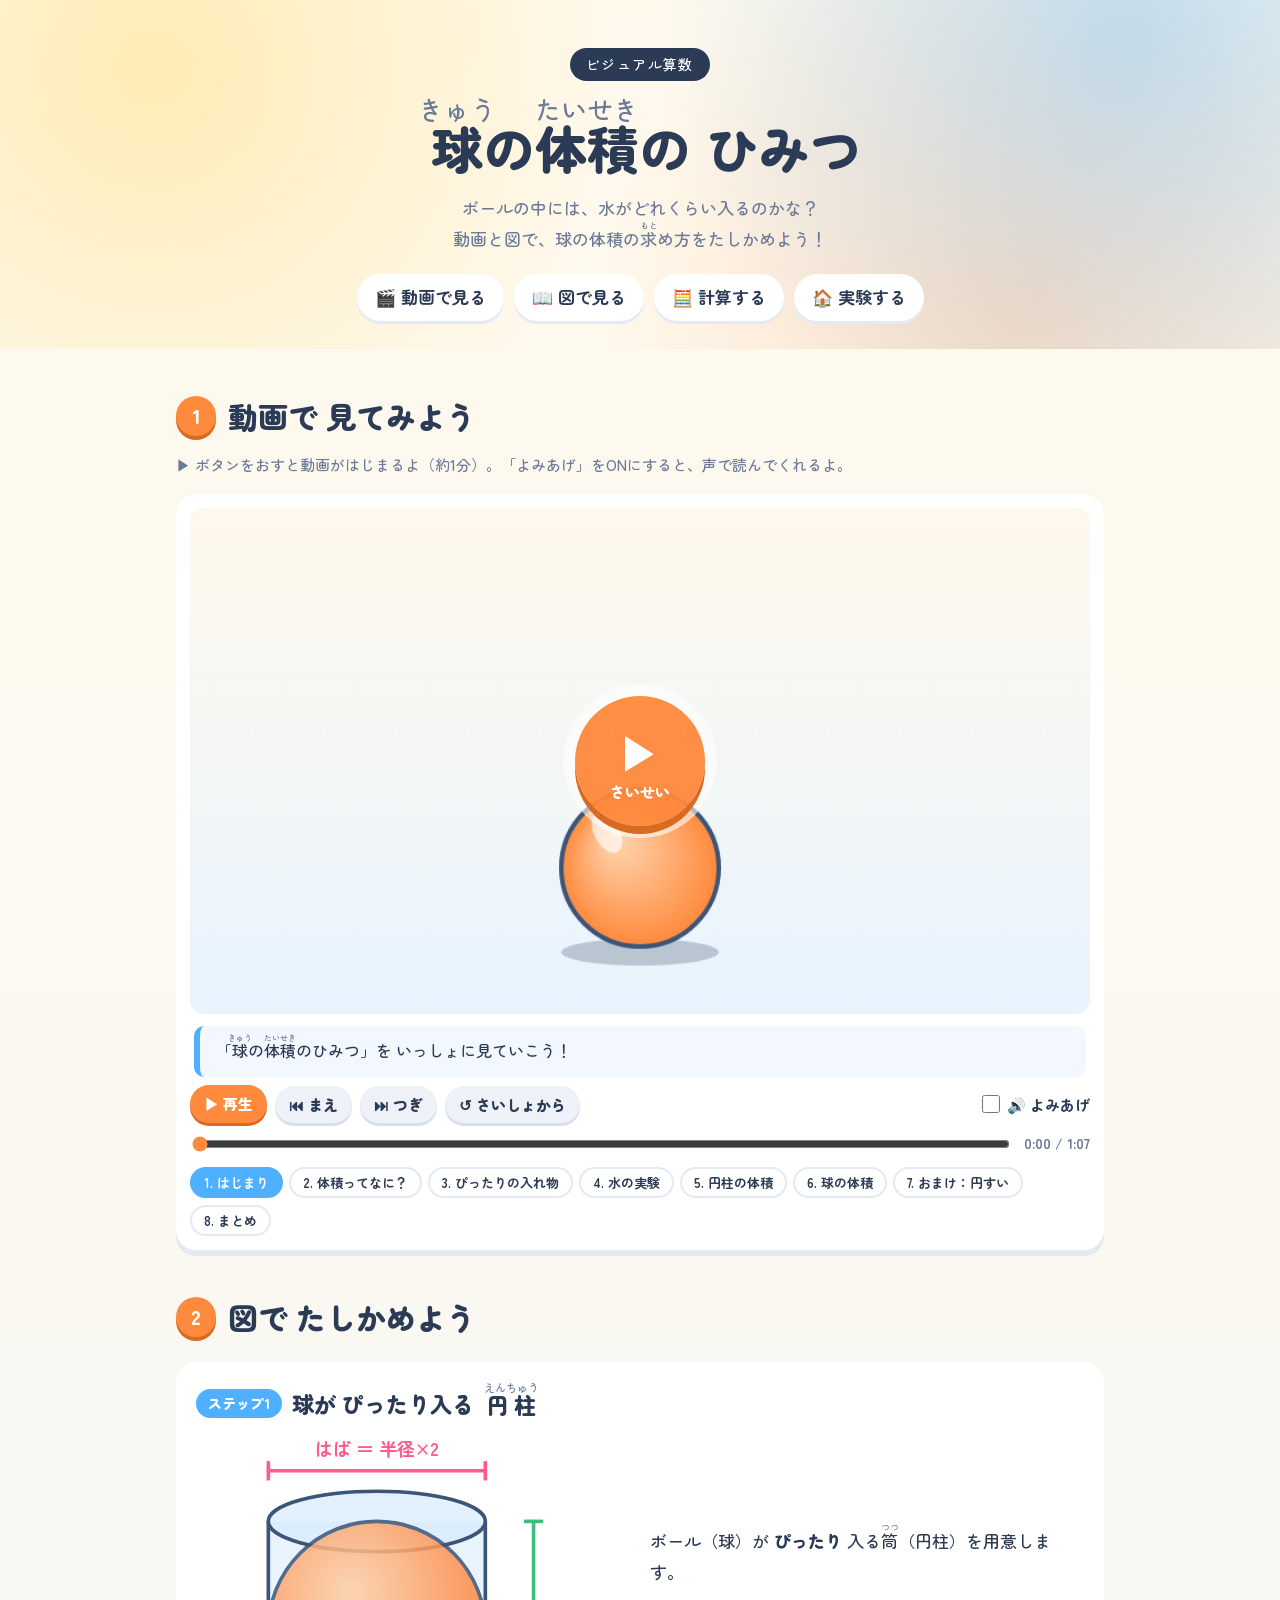
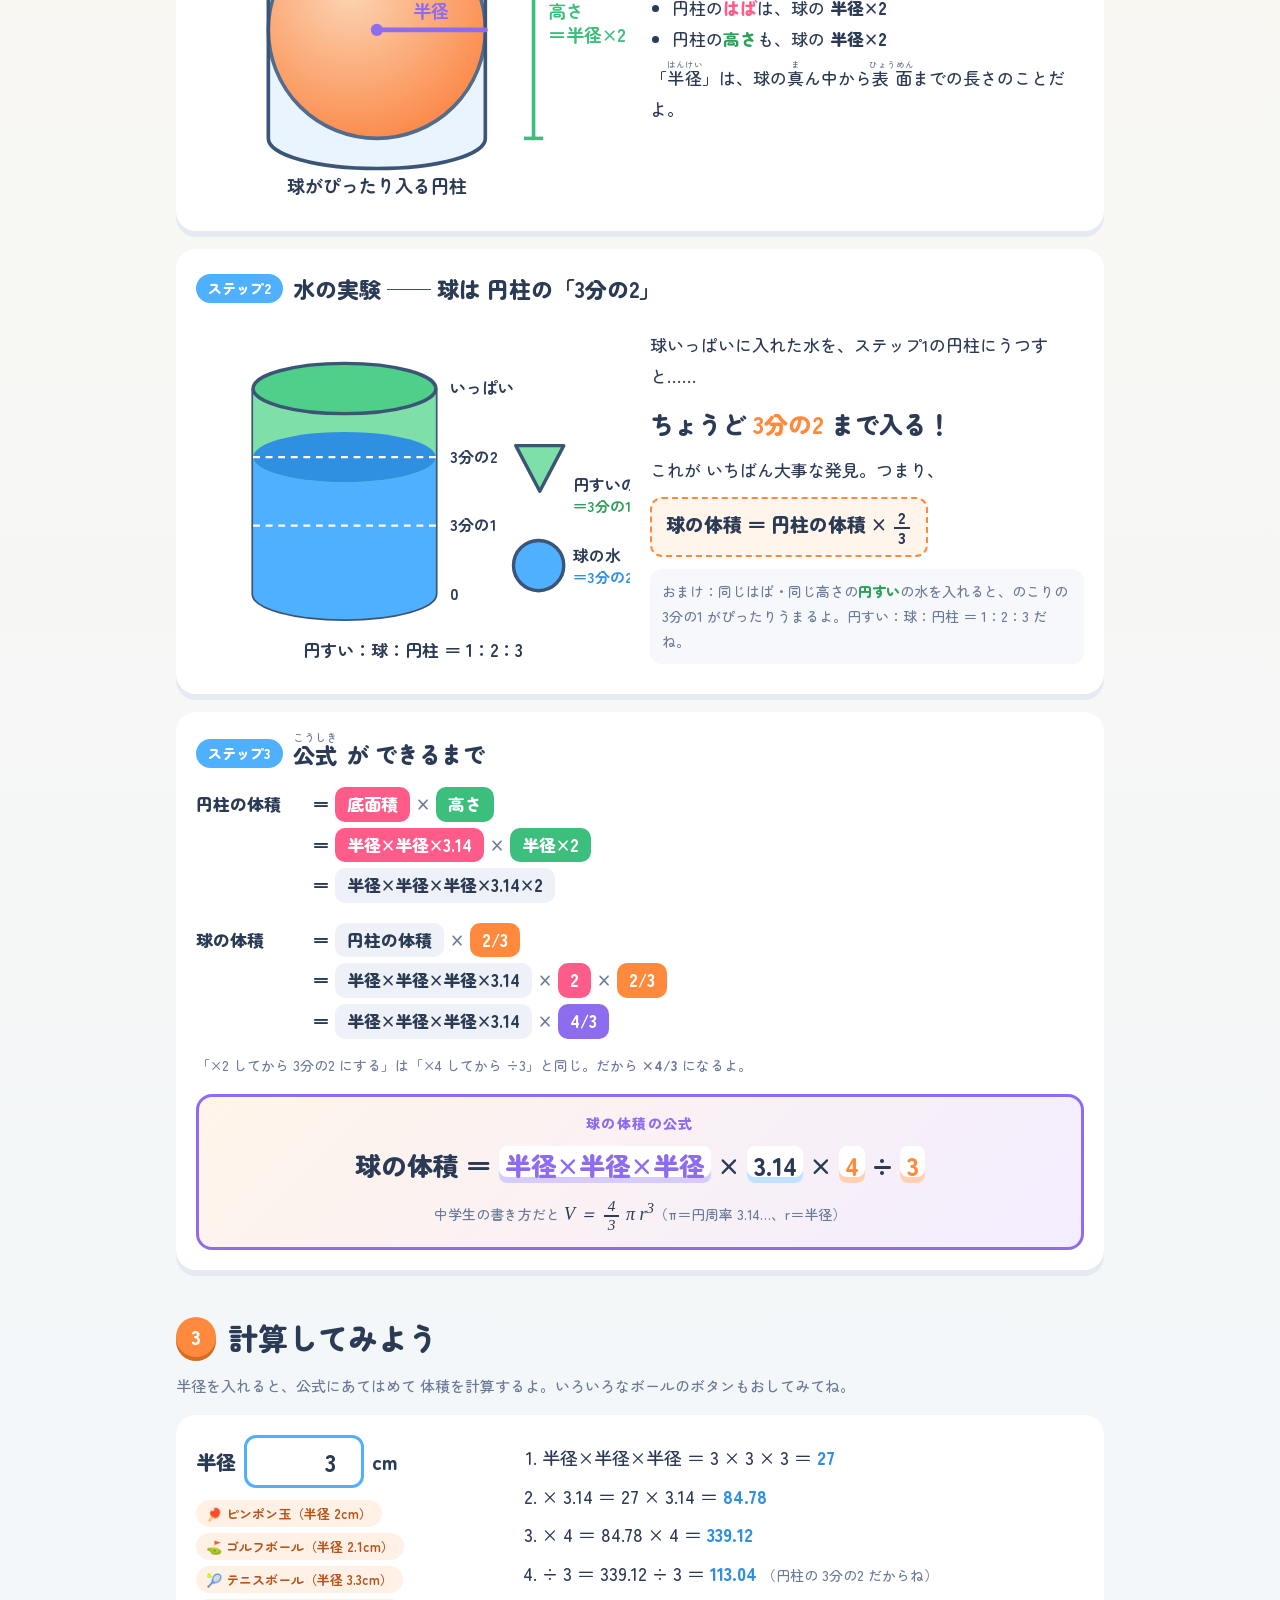
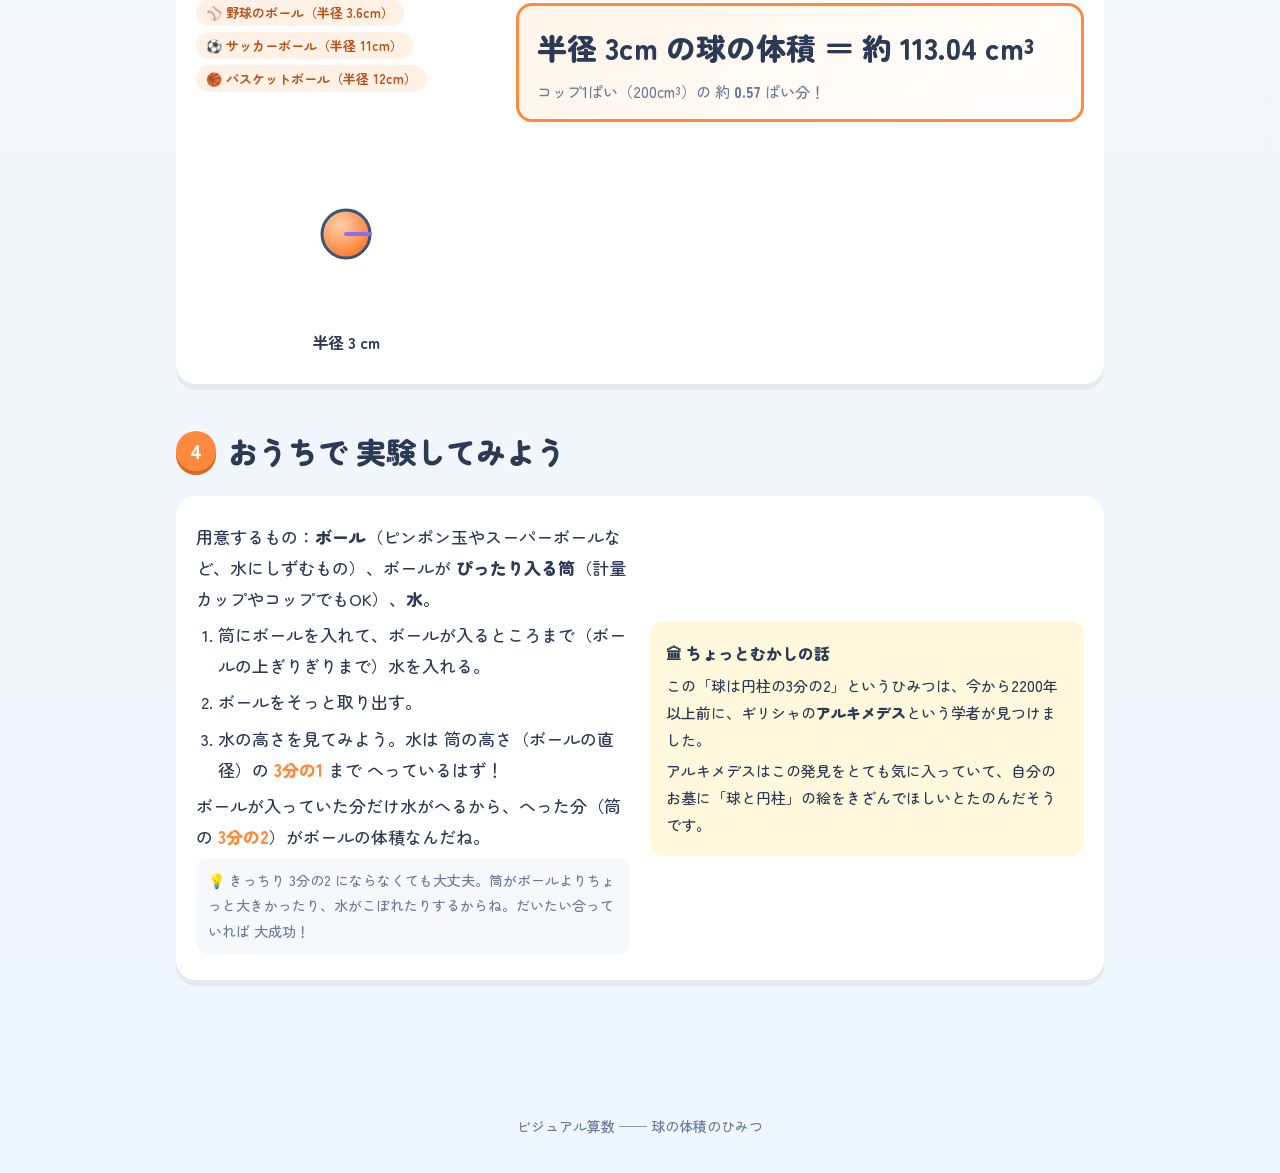
==== sphere-volume/index.html @ d4b8366d "Add sphere volume explainer page and GitHub Pages deploy workflow Co-Authored-By: Claude Fable 5.1 <" ====
<!DOCTYPE html>
<html lang="ja">
<head>
<meta charset="UTF-8">
<meta name="viewport" content="width=device-width, initial-scale=1">
<title>球の体積のひみつ｜ビジュアル算数</title>
<meta name="description" content="球（ボール）の体積の求め方を、動画アニメーションと図解で小学生にもわかるように説明します。">
<link rel="preconnect" href="https://fonts.googleapis.com">
<link rel="preconnect" href="https://fonts.gstatic.com" crossorigin>
<link href="https://fonts.googleapis.com/css2?family=Zen+Maru+Gothic:wght@500;700;900&display=swap" rel="stylesheet">
<link rel="stylesheet" href="style.css">
</head>
<body>

<header class="hero">
  <p class="eyebrow">ビジュアル算数</p>
  <h1><ruby>球<rt>きゅう</rt></ruby>の<ruby>体積<rt>たいせき</rt></ruby>の ひみつ</h1>
  <p class="lead">ボールの中には、水がどれくらい入るのかな？<br>動画と図で、球の体積の<ruby>求<rt>もと</rt></ruby>め方をたしかめよう！</p>
  <nav class="toc" aria-label="ページ内リンク">
    <a href="#movie">🎬 動画で見る</a>
    <a href="#steps">📖 図で見る</a>
    <a href="#calc">🧮 計算する</a>
    <a href="#try">🏠 実験する</a>
  </nav>
</header>

<main>

<!-- ===== 1. 動画 ===== -->
<section id="movie" class="section">
  <h2><span class="num">1</span>動画で 見てみよう</h2>
  <p class="note">▶ ボタンをおすと動画がはじまるよ（約1分）。「よみあげ」をONにすると、声で読んでくれるよ。</p>

  <div class="player">
    <div class="screen">
      <canvas id="stage" width="800" height="450" aria-label="球の体積の説明アニメーション"></canvas>
      <button id="bigPlay" class="big-play" aria-label="再生"><span>▶</span><small>さいせい</small></button>
    </div>
    <div id="caption" class="caption" aria-live="polite"></div>
    <div class="controls">
      <button id="btnPlay" class="btn primary">▶ 再生</button>
      <button id="btnPrev" class="btn">⏮ まえ</button>
      <button id="btnNext" class="btn">⏭ つぎ</button>
      <button id="btnRestart" class="btn">↺ さいしょから</button>
      <label class="toggle"><input type="checkbox" id="chkVoice"> 🔊 よみあげ</label>
    </div>
    <div class="seek">
      <input type="range" id="seek" min="0" max="60" step="0.1" value="0" aria-label="再生位置">
      <span id="time">0:00 / 0:00</span>
    </div>
    <ol id="chapters" class="chapters" aria-label="チャプター"></ol>
  </div>
</section>

<!-- ===== 2. 図解 ===== -->
<section id="steps" class="section">
  <h2><span class="num">2</span>図で たしかめよう</h2>

  <article class="card">
    <h3><span class="step">ステップ1</span>球が ぴったり入る <ruby>円柱<rt>えんちゅう</rt></ruby></h3>
    <div class="card-body">
      <svg viewBox="0 0 360 310" class="fig" role="img" aria-label="円柱の中にぴったり入った球の図">
        <defs>
          <radialGradient id="ballG" cx="38%" cy="32%" r="70%">
            <stop offset="0" stop-color="#ffd0a8"/>
            <stop offset="1" stop-color="#ff7a2e"/>
          </radialGradient>
        </defs>
        <!-- はば -->
        <line x1="60" y1="28" x2="240" y2="28" stroke="#ff5c8a" stroke-width="3" stroke-linecap="round"/>
        <line x1="60" y1="20" x2="60" y2="36" stroke="#ff5c8a" stroke-width="3"/>
        <line x1="240" y1="20" x2="240" y2="36" stroke="#ff5c8a" stroke-width="3"/>
        <text x="150" y="16" text-anchor="middle" fill="#ff5c8a" font-size="15" font-weight="700">はば ＝ 半径×2</text>
        <!-- 円柱 -->
        <path d="M60 70 L60 250 A90 25 0 0 0 240 250 L240 70" fill="rgba(215,236,255,0.55)" stroke="#3b5577" stroke-width="3"/>
        <ellipse cx="150" cy="70" rx="90" ry="25" fill="rgba(215,236,255,0.7)" stroke="#3b5577" stroke-width="3"/>
        <!-- 球 -->
        <circle cx="150" cy="160" r="90" fill="url(#ballG)" opacity="0.85" stroke="#3b5577" stroke-width="3"/>
        <!-- 半径 -->
        <line x1="150" y1="160" x2="240" y2="160" stroke="#8e6cf0" stroke-width="4" stroke-linecap="round"/>
        <circle cx="150" cy="160" r="5" fill="#8e6cf0"/>
        <text x="195" y="150" text-anchor="middle" fill="#8e6cf0" font-size="15" font-weight="700">半径</text>
        <!-- 高さ -->
        <line x1="280" y1="70" x2="280" y2="250" stroke="#3cbf7c" stroke-width="3" stroke-linecap="round"/>
        <line x1="272" y1="70" x2="288" y2="70" stroke="#3cbf7c" stroke-width="3"/>
        <line x1="272" y1="250" x2="288" y2="250" stroke="#3cbf7c" stroke-width="3"/>
        <text x="292" y="150" fill="#3cbf7c" font-size="15" font-weight="700">高さ</text>
        <text x="292" y="170" fill="#3cbf7c" font-size="15" font-weight="700">＝半径×2</text>
        <text x="150" y="295" text-anchor="middle" fill="#2b3a55" font-size="15" font-weight="700">球がぴったり入る円柱</text>
      </svg>
      <div class="text">
        <p>ボール（球）が <b>ぴったり</b> 入る<ruby>筒<rt>つつ</rt></ruby>（円柱）を用意します。</p>
        <ul>
          <li>円柱の<b class="pink">はば</b>は、球の <b>半径×2</b></li>
          <li>円柱の<b class="green">高さ</b>も、球の <b>半径×2</b></li>
        </ul>
        <p>「<ruby>半径<rt>はんけい</rt></ruby>」は、球の<ruby>真<rt>ま</rt></ruby>ん中から<ruby>表面<rt>ひょうめん</rt></ruby>までの長さのことだよ。</p>
      </div>
    </div>
  </article>

  <article class="card">
    <h3><span class="step">ステップ2</span>水の実験 ── 球は 円柱の「3分の2」</h3>
    <div class="card-body">
      <svg viewBox="0 0 380 310" class="fig" role="img" aria-label="円柱に球と円すいの水を入れると、3分の2と3分の1でちょうどいっぱいになる図">
        <!-- 円柱本体 -->
        <path d="M50 60 L50 240 A80 22 0 0 0 210 240 L210 60" fill="rgba(215,236,255,0.55)" stroke="#3b5577" stroke-width="3"/>
        <!-- 球の水（下 2/3） -->
        <path d="M50 120 L50 240 A80 22 0 0 0 210 240 L210 120" fill="#4fb0ff"/>
        <!-- 円すいの水（上 1/3） -->
        <path d="M50 60 L50 120 A80 22 0 0 0 210 120 L210 60" fill="#7ee0a8"/>
        <ellipse cx="130" cy="120" rx="80" ry="22" fill="#2f8fe0"/>
        <ellipse cx="130" cy="60" rx="80" ry="22" fill="#4fcf8a" stroke="#3b5577" stroke-width="3"/>
        <!-- 目もり -->
        <line x1="50" y1="180" x2="210" y2="180" stroke="#fff" stroke-width="2" stroke-dasharray="6 5"/>
        <line x1="50" y1="120" x2="210" y2="120" stroke="#fff" stroke-width="2" stroke-dasharray="6 5"/>
        <text x="222" y="245" fill="#2b3a55" font-size="14" font-weight="700">0</text>
        <text x="222" y="185" fill="#2b3a55" font-size="14" font-weight="700">3分の1</text>
        <text x="222" y="125" fill="#2b3a55" font-size="14" font-weight="700">3分の2</text>
        <text x="222" y="65" fill="#2b3a55" font-size="14" font-weight="700">いっぱい</text>
        <!-- 説明 -->
        <circle cx="300" cy="215" r="22" fill="#4fb0ff" stroke="#3b5577" stroke-width="3"/>
        <text x="330" y="212" fill="#2b3a55" font-size="14" font-weight="700">球の水</text>
        <text x="330" y="230" fill="#2f8fe0" font-size="13" font-weight="700">＝3分の2</text>
        <path d="M280 110 L322 110 L301 150 Z" fill="#7ee0a8" stroke="#3b5577" stroke-width="3" stroke-linejoin="round"/>
        <text x="330" y="150" fill="#2b3a55" font-size="14" font-weight="700">円すいの水</text>
        <text x="330" y="168" fill="#2f9f5a" font-size="13" font-weight="700">＝3分の1</text>
        <text x="190" y="295" text-anchor="middle" fill="#2b3a55" font-size="15" font-weight="700">円すい：球：円柱 ＝ 1：2：3</text>
      </svg>
      <div class="text">
        <p>球いっぱいに入れた水を、ステップ1の円柱にうつすと……</p>
        <p class="big">ちょうど <b class="orange">3分の2</b> まで入る！</p>
        <p>これが いちばん大事な発見。つまり、</p>
        <p class="formula-line">球の体積 ＝ 円柱の体積 × <span class="frac"><span>2</span><span>3</span></span></p>
        <p class="sub">おまけ：同じはば・同じ高さの<b class="green">円すい</b>の水を入れると、のこりの 3分の1 がぴったりうまるよ。円すい：球：円柱 ＝ 1：2：3 だね。</p>
      </div>
    </div>
  </article>

  <article class="card">
    <h3><span class="step">ステップ3</span><ruby>公式<rt>こうしき</rt></ruby>が できるまで</h3>
    <div class="derive">
      <div class="row"><span class="lbl">円柱の体積</span><span class="eq">＝</span><span class="chip pink">底面積</span><span class="op">×</span><span class="chip green">高さ</span></div>
      <div class="row"><span class="lbl"></span><span class="eq">＝</span><span class="chip pink">半径×半径×3.14</span><span class="op">×</span><span class="chip green">半径×2</span></div>
      <div class="row"><span class="lbl"></span><span class="eq">＝</span><span class="chip ink">半径×半径×半径×3.14×2</span></div>
      <div class="row gap"><span class="lbl">球の体積</span><span class="eq">＝</span><span class="chip ink">円柱の体積</span><span class="op">×</span><span class="chip orange">2/3</span></div>
      <div class="row"><span class="lbl"></span><span class="eq">＝</span><span class="chip ink">半径×半径×半径×3.14</span><span class="op">×</span><span class="chip pink">2</span><span class="op">×</span><span class="chip orange">2/3</span></div>
      <div class="row"><span class="lbl"></span><span class="eq">＝</span><span class="chip ink">半径×半径×半径×3.14</span><span class="op">×</span><span class="chip purple">4/3</span></div>
      <p class="why">「×2 してから 3分の2 にする」は「×4 してから ÷3」と同じ。だから <b>×4/3</b> になるよ。</p>
    </div>
    <div class="formula-box">
      <p class="fb-title">球の体積の公式</p>
      <p class="fb-main">球の体積 ＝ <span class="hl purple">半径×半径×半径</span> × <span class="hl">3.14</span> × <span class="hl orange">4</span> ÷ <span class="hl orange">3</span></p>
      <p class="fb-sub">中学生の書き方だと <span class="math">V ＝ <span class="frac"><span>4</span><span>3</span></span> π r<sup>3</sup></span>（π＝円周率 3.14…、r＝半径）</p>
    </div>
  </article>
</section>

<!-- ===== 3. 計算 ===== -->
<section id="calc" class="section">
  <h2><span class="num">3</span>計算してみよう</h2>
  <p class="note">半径を入れると、公式にあてはめて 体積を計算するよ。いろいろなボールのボタンもおしてみてね。</p>
  <div class="calc">
    <div class="calc-left">
      <label class="radius-label">半径
        <input type="number" id="radius" value="3" min="0.1" max="1000" step="0.1"> cm
      </label>
      <div class="presets" id="presets"></div>
      <svg viewBox="0 0 260 260" class="ball-preview" aria-hidden="true">
        <defs>
          <radialGradient id="ballG2" cx="38%" cy="32%" r="70%">
            <stop offset="0" stop-color="#ffd0a8"/>
            <stop offset="1" stop-color="#ff7a2e"/>
          </radialGradient>
        </defs>
        <circle id="previewBall" cx="130" cy="130" r="24" fill="url(#ballG2)" stroke="#3b5577" stroke-width="3"/>
        <line id="previewR" x1="130" y1="130" x2="154" y2="130" stroke="#8e6cf0" stroke-width="4" stroke-linecap="round"/>
        <text id="previewText" x="130" y="245" text-anchor="middle" font-size="16" font-weight="700" fill="#2b3a55">半径 3 cm</text>
      </svg>
    </div>
    <div class="calc-right">
      <ol class="calc-steps" id="calcSteps"></ol>
      <div class="result" id="calcResult"></div>
    </div>
  </div>
</section>

<!-- ===== 4. 実験 ===== -->
<section id="try" class="section">
  <h2><span class="num">4</span>おうちで 実験してみよう</h2>
  <div class="card">
    <div class="card-body">
      <div class="text">
        <p>用意するもの：<b>ボール</b>（ピンポン玉やスーパーボールなど、水にしずむもの）、ボールが <b>ぴったり入る筒</b>（計量カップやコップでもOK）、<b>水</b>。</p>
        <ol class="howto">
          <li>筒にボールを入れて、ボールが入るところまで（ボールの上ぎりぎりまで）水を入れる。</li>
          <li>ボールをそっと取り出す。</li>
          <li>水の高さを見てみよう。水は 筒の高さ（ボールの直径）の <b class="orange">3分の1</b> まで へっているはず！</li>
        </ol>
        <p>ボールが入っていた分だけ水がへるから、へった分（筒の <b class="orange">3分の2</b>）がボールの体積なんだね。</p>
        <p class="sub">💡 きっちり 3分の2 にならなくても大丈夫。筒がボールよりちょっと大きかったり、水がこぼれたりするからね。だいたい合っていれば 大成功！</p>
      </div>
      <div class="mini-fact">
        <p class="mf-title">🏛 ちょっとむかしの話</p>
        <p>この「球は円柱の3分の2」というひみつは、今から2200年以上前に、ギリシャの<b>アルキメデス</b>という学者が見つけました。</p>
        <p>アルキメデスはこの発見をとても気に入っていて、自分のお墓に「球と円柱」の絵をきざんでほしいとたのんだそうです。</p>
      </div>
    </div>
  </div>
</section>

</main>

<footer class="footer">
  <p>ビジュアル算数 ── 球の体積のひみつ</p>
</footer>

<script src="movie.js"></script>
<script src="calc.js"></script>
</body>
</html>
---- sphere-volume/style.css ----
:root {
  --ink: #2b3a55;
  --muted: #6b7a99;
  --sky: #4fb0ff;
  --sky-dark: #2f8fe0;
  --orange: #ff8a3d;
  --pink: #ff5c8a;
  --green: #3cbf7c;
  --purple: #8e6cf0;
  --yellow: #ffd24d;
  --cream: #fff9ec;
  --card: #ffffff;
  --line: #e4e9f2;
  --radius: 20px;
}

* { box-sizing: border-box; }

html { scroll-behavior: smooth; }

body {
  margin: 0;
  font-family: "Zen Maru Gothic", "Hiragino Maru Gothic ProN", "Hiragino Sans", "Yu Gothic", sans-serif;
  font-weight: 500;
  color: var(--ink);
  background: linear-gradient(180deg, var(--cream) 0%, #eef6ff 100%);
  line-height: 1.8;
  font-size: 17px;
}

ruby rt { font-size: 0.5em; color: var(--muted); font-weight: 500; }

b { font-weight: 900; }
.pink { color: var(--pink); }
.green { color: #2f9f5a; }
.orange { color: var(--orange); }
.purple { color: var(--purple); }

/* ---------- hero ---------- */
.hero {
  text-align: center;
  padding: 48px 16px 28px;
  background:
    radial-gradient(circle at 12% 20%, rgba(255,210,77,0.35), transparent 40%),
    radial-gradient(circle at 88% 10%, rgba(79,176,255,0.35), transparent 40%),
    radial-gradient(circle at 80% 90%, rgba(255,138,61,0.25), transparent 40%);
}
.eyebrow {
  display: inline-block;
  margin: 0 0 8px;
  padding: 4px 16px;
  background: var(--ink);
  color: #fff;
  border-radius: 999px;
  font-size: 14px;
  letter-spacing: 0.1em;
}
.hero h1 {
  margin: 8px 0;
  font-size: clamp(30px, 6vw, 52px);
  font-weight: 900;
  line-height: 1.4;
}
.lead { margin: 8px auto 20px; max-width: 640px; color: var(--muted); }
.toc { display: flex; flex-wrap: wrap; gap: 10px; justify-content: center; }
.toc a {
  text-decoration: none;
  color: var(--ink);
  background: #fff;
  padding: 8px 18px;
  border-radius: 999px;
  font-weight: 700;
  box-shadow: 0 3px 0 var(--line);
  transition: transform .15s;
}
.toc a:hover { transform: translateY(-2px); }

/* ---------- sections ---------- */
main { max-width: 960px; margin: 0 auto; padding: 0 16px 60px; }
.section { margin: 40px 0; }
.section h2 {
  display: flex; align-items: center; gap: 12px;
  font-size: clamp(22px, 4vw, 30px);
  font-weight: 900;
  margin: 0 0 8px;
}
.num {
  display: inline-grid; place-items: center;
  width: 40px; height: 40px; border-radius: 50%;
  background: var(--orange); color: #fff; font-size: 20px;
  box-shadow: 0 4px 0 #d96a22;
}
.note { color: var(--muted); margin: 0 0 16px; font-size: 15px; }

.card {
  background: var(--card);
  border-radius: var(--radius);
  padding: 20px;
  margin: 18px 0;
  box-shadow: 0 6px 0 var(--line);
}
.card h3 {
  margin: 0 0 12px;
  font-size: clamp(18px, 3vw, 22px);
  font-weight: 900;
  display: flex; align-items: center; gap: 10px; flex-wrap: wrap;
}
.step {
  background: var(--sky); color: #fff;
  padding: 2px 12px; border-radius: 999px; font-size: 14px;
}
.card-body { display: grid; grid-template-columns: 1fr 1fr; gap: 20px; align-items: center; }
.fig { width: 100%; height: auto; font-family: inherit; }
.text p { margin: 6px 0; }
.text ul, .text ol { margin: 6px 0; padding-left: 22px; }
.text .big { font-size: 24px; font-weight: 900; margin: 10px 0; }
.text .sub { font-size: 14px; color: var(--muted); background: #f6f8fc; padding: 10px 12px; border-radius: 12px; }
.formula-line {
  background: #fff5ea; border: 2px dashed var(--orange);
  padding: 8px 14px; border-radius: 12px; font-weight: 900; font-size: 19px;
  display: inline-block;
}

/* 分数 */
.frac {
  display: inline-flex; flex-direction: column; align-items: center;
  vertical-align: middle; line-height: 1.1; font-size: 0.85em; margin: 0 2px;
}
.frac span:first-child { border-bottom: 2px solid currentColor; padding: 0 4px; }
.frac span:last-child { padding: 0 4px; }

/* ---------- derive ---------- */
.derive { display: flex; flex-direction: column; gap: 6px; margin: 8px 0 16px; }
.derive .row { display: flex; align-items: center; flex-wrap: wrap; gap: 6px; }
.derive .row.gap { margin-top: 14px; }
.lbl { min-width: 110px; font-weight: 900; }
.eq { font-weight: 900; }
.op { font-weight: 900; color: var(--muted); }
.chip {
  display: inline-block; padding: 2px 12px; border-radius: 10px;
  font-weight: 900; color: #fff; background: var(--ink);
}
.chip.pink { background: var(--pink); }
.chip.green { background: var(--green); }
.chip.orange { background: var(--orange); }
.chip.purple { background: var(--purple); }
.chip.ink { background: #eef2f8; color: var(--ink); }
.why { font-size: 14px; color: var(--muted); margin: 8px 0 0; }

.formula-box {
  background: linear-gradient(135deg, #fff5ea, #f3edff);
  border: 3px solid var(--purple);
  border-radius: 16px;
  padding: 14px 18px;
  text-align: center;
}
.fb-title { margin: 0; font-size: 14px; font-weight: 900; color: var(--purple); letter-spacing: .1em; }
.fb-main { margin: 6px 0; font-size: clamp(18px, 3.4vw, 26px); font-weight: 900; }
.hl { padding: 0 6px; border-radius: 8px; background: #fff; box-shadow: inset 0 -6px 0 rgba(79,176,255,.35); }
.hl.purple { box-shadow: inset 0 -6px 0 rgba(142,108,240,.35); }
.hl.orange { box-shadow: inset 0 -6px 0 rgba(255,138,61,.4); }
.fb-sub { margin: 4px 0 0; font-size: 14px; color: var(--muted); }
.math { font-family: "Times New Roman", serif; font-style: italic; font-size: 18px; color: var(--ink); }

/* ---------- player ---------- */
.player {
  background: var(--card);
  border-radius: var(--radius);
  padding: 14px;
  box-shadow: 0 6px 0 var(--line);
}
.screen { position: relative; border-radius: 14px; overflow: hidden; background: #fff9ec; }
#stage { display: block; width: 100%; height: auto; aspect-ratio: 16 / 9; }
.big-play {
  position: absolute; inset: 0; margin: auto;
  width: 130px; height: 130px; border-radius: 50%;
  border: none; background: rgba(255,138,61,0.95); color: #fff;
  font-size: 44px; cursor: pointer;
  display: flex; flex-direction: column; align-items: center; justify-content: center;
  box-shadow: 0 8px 0 #d96a22, 0 0 0 12px rgba(255,255,255,.6);
  transition: transform .15s;
  font-family: inherit;
}
.big-play small { font-size: 15px; font-weight: 900; margin-top: -4px; }
.big-play:hover { transform: scale(1.06); }
.big-play.hidden { display: none; }
.caption {
  min-height: 3.2em;
  margin: 12px 4px 8px;
  padding: 10px 16px;
  background: #f3f7ff;
  border-left: 6px solid var(--sky);
  border-radius: 10px;
  font-size: 16px;
}
.controls { display: flex; flex-wrap: wrap; gap: 8px; align-items: center; margin: 8px 0; }
.btn {
  font-family: inherit; font-weight: 900; font-size: 15px;
  padding: 8px 14px; border-radius: 999px; border: none; cursor: pointer;
  background: #eef2f8; color: var(--ink);
  box-shadow: 0 3px 0 #d8dfeb;
}
.btn:active { transform: translateY(2px); box-shadow: none; }
.btn.primary { background: var(--orange); color: #fff; box-shadow: 0 3px 0 #d96a22; }
.toggle { margin-left: auto; font-weight: 700; font-size: 15px; display: flex; align-items: center; gap: 4px; cursor: pointer; }
.toggle input { width: 18px; height: 18px; accent-color: var(--orange); }
.seek { display: flex; align-items: center; gap: 12px; margin: 4px 0 10px; }
.seek input[type=range] { flex: 1; accent-color: var(--orange); }
.seek span { font-variant-numeric: tabular-nums; font-weight: 700; color: var(--muted); font-size: 14px; }
.chapters { list-style: none; margin: 0; padding: 0; display: flex; flex-wrap: wrap; gap: 6px; }
.chapters button {
  font-family: inherit; font-size: 13px; font-weight: 700;
  padding: 4px 12px; border-radius: 999px; border: 2px solid var(--line);
  background: #fff; color: var(--ink); cursor: pointer;
}
.chapters button.active { background: var(--sky); border-color: var(--sky); color: #fff; }

/* ---------- calc ---------- */
.calc {
  background: var(--card); border-radius: var(--radius); padding: 20px;
  box-shadow: 0 6px 0 var(--line);
  display: grid; grid-template-columns: 300px 1fr; gap: 20px;
}
.radius-label { font-weight: 900; font-size: 20px; display: flex; align-items: center; gap: 8px; }
.radius-label input {
  font-family: inherit; font-size: 24px; font-weight: 900; width: 120px;
  padding: 6px 10px; border-radius: 12px; border: 3px solid var(--sky); color: var(--ink);
  text-align: right;
}
.presets { display: flex; flex-wrap: wrap; gap: 6px; margin: 12px 0; }
.presets button {
  font-family: inherit; font-size: 13px; font-weight: 700;
  padding: 4px 10px; border-radius: 999px; border: none; cursor: pointer;
  background: #fff1e6; color: #b7541b;
}
.presets button:hover { background: var(--orange); color: #fff; }
.ball-preview { width: 100%; max-width: 260px; display: block; margin: 0 auto; font-family: inherit; }
.calc-steps { margin: 0; padding-left: 26px; font-size: 18px; }
.calc-steps li { margin: 6px 0; }
.calc-steps .v { font-weight: 900; color: var(--sky-dark); }
.calc-steps .k { color: var(--muted); font-size: 14px; }
.result {
  margin-top: 14px; padding: 14px 18px;
  background: linear-gradient(135deg, #fff5ea, #fff); border: 3px solid var(--orange);
  border-radius: 16px;
}
.result .ans { font-size: clamp(22px, 4vw, 30px); font-weight: 900; margin: 0; }
.result .cmp { margin: 4px 0 0; color: var(--muted); font-size: 15px; }

/* ---------- try ---------- */
.howto li { margin: 6px 0; }
.mini-fact {
  background: #fff8dc; border-radius: 14px; padding: 14px 16px; font-size: 15px;
}
.mini-fact p { margin: 4px 0; }
.mf-title { font-weight: 900; font-size: 16px; }

.footer { text-align: center; color: var(--muted); font-size: 14px; padding: 20px; }

@media (max-width: 720px) {
  body { font-size: 16px; }
  .card-body, .calc { grid-template-columns: 1fr; }
  .lbl { min-width: 0; }
  .big-play { width: 100px; height: 100px; font-size: 34px; }
  .toggle { margin-left: 0; }
}
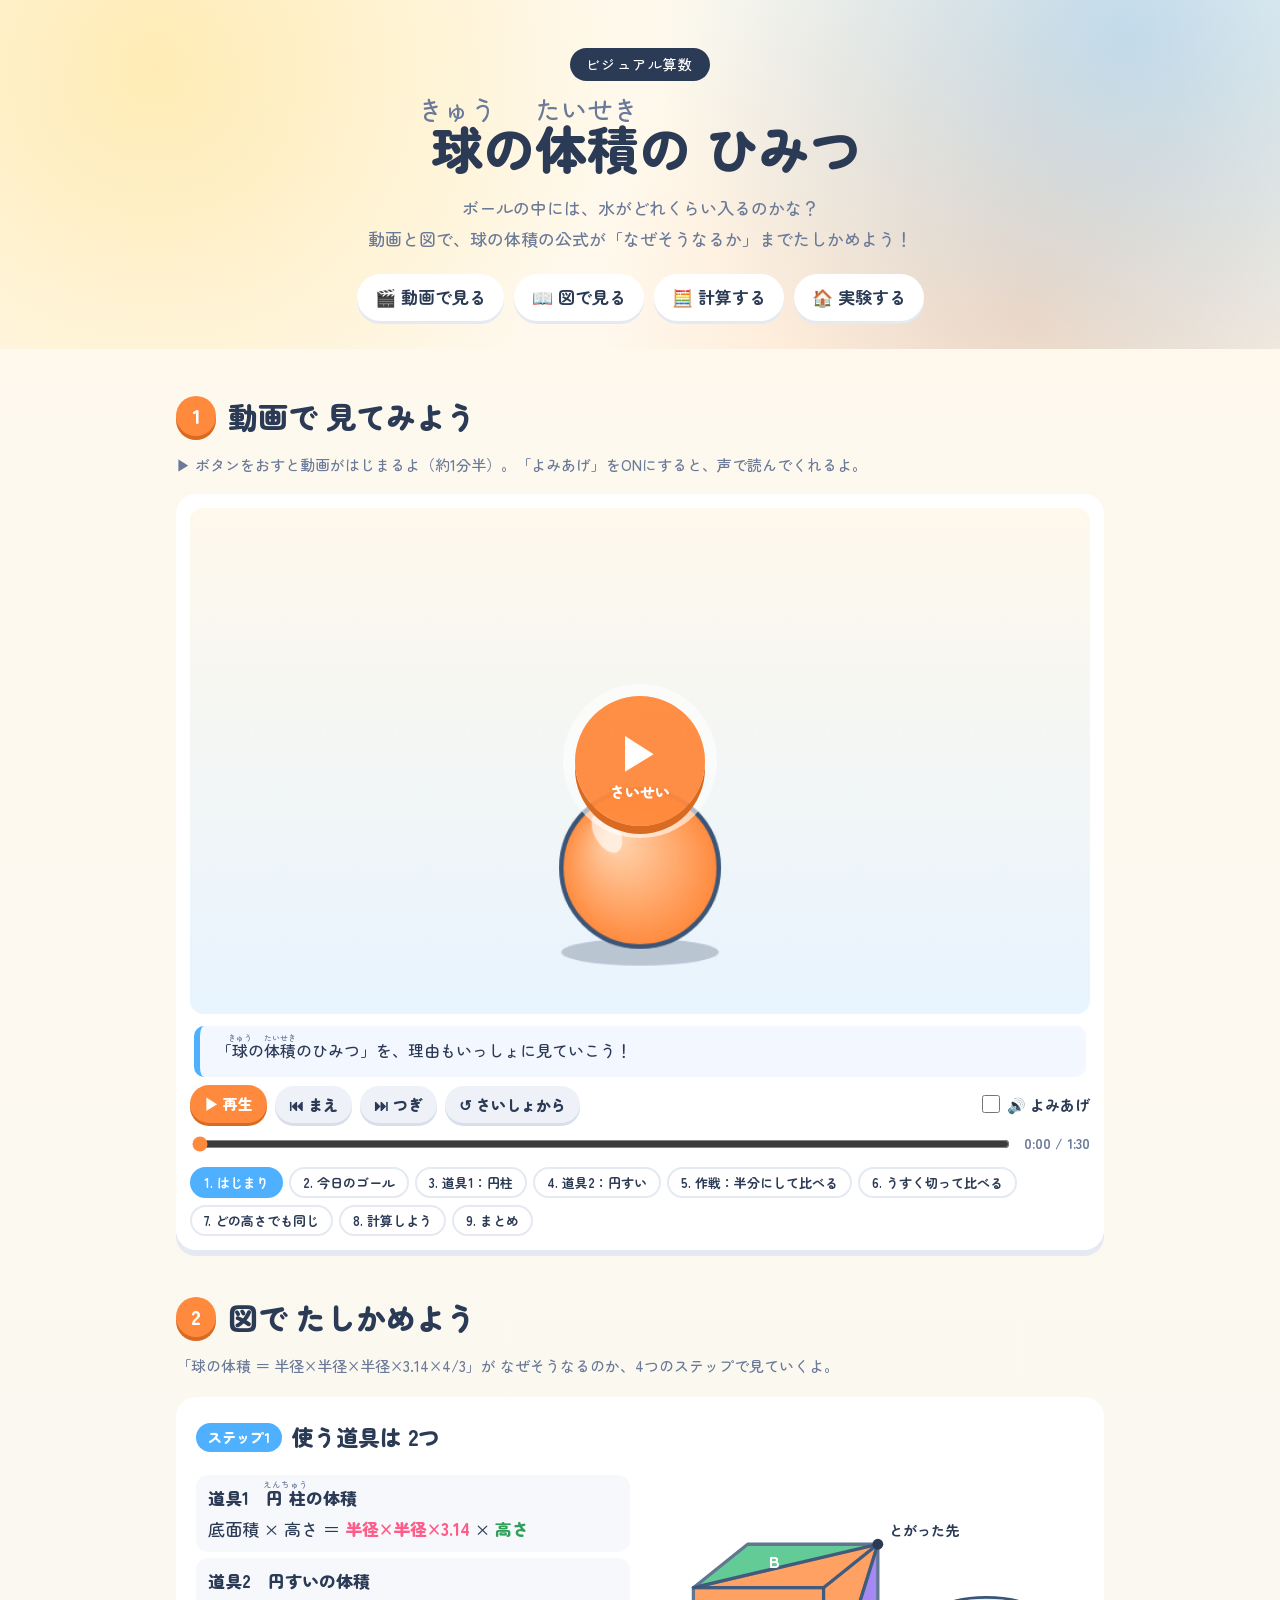
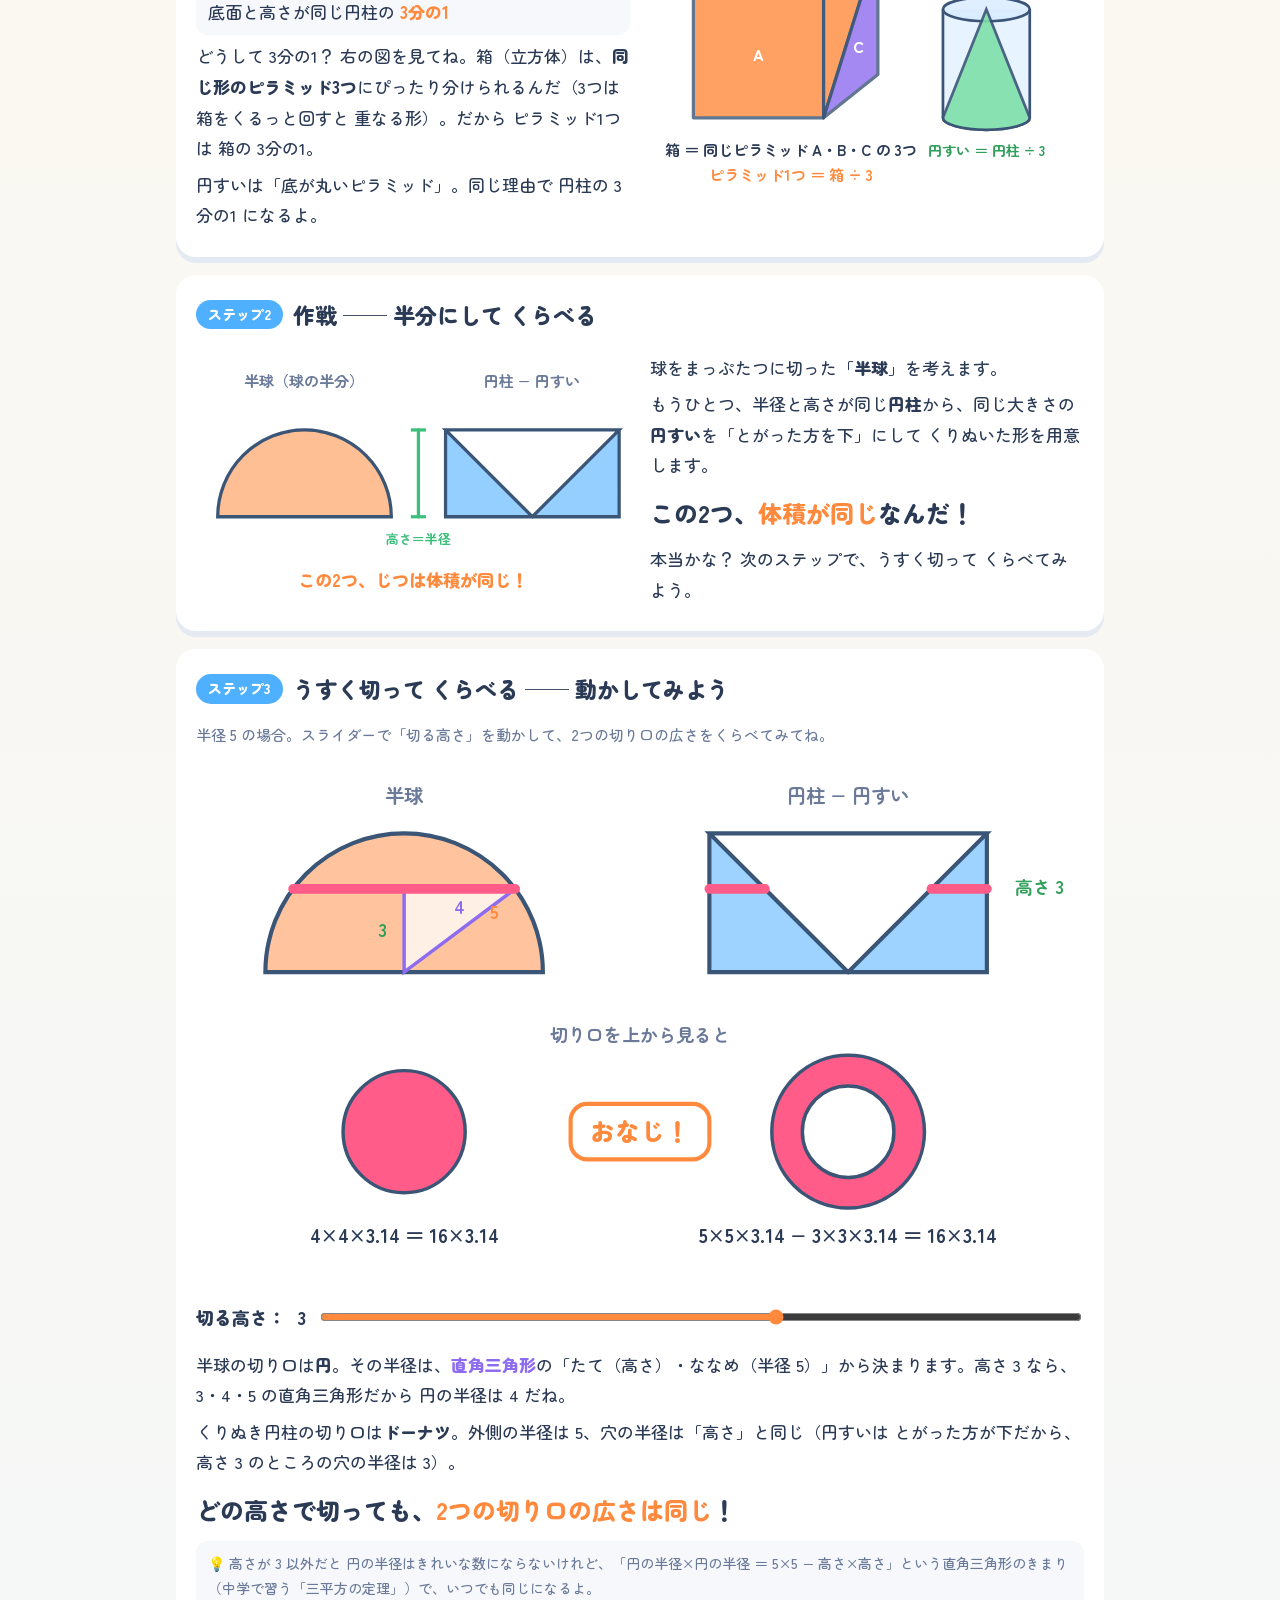
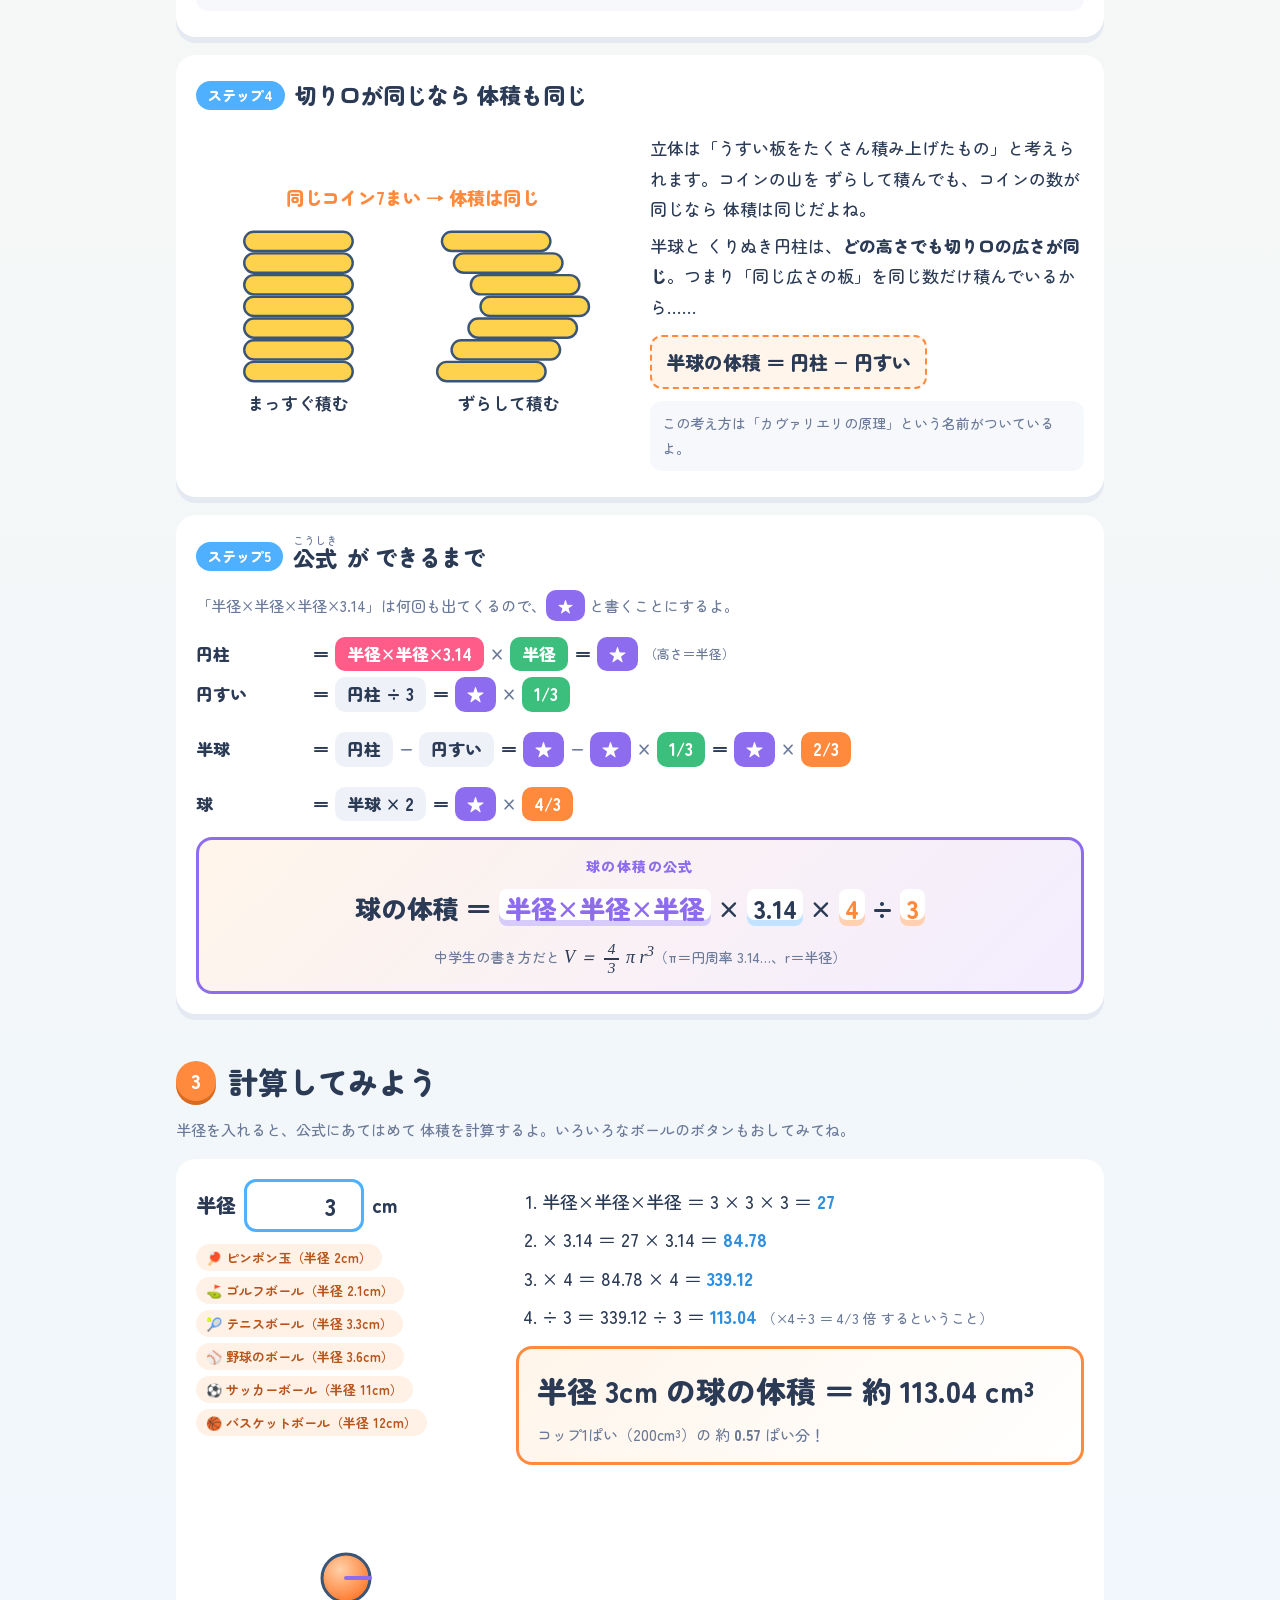
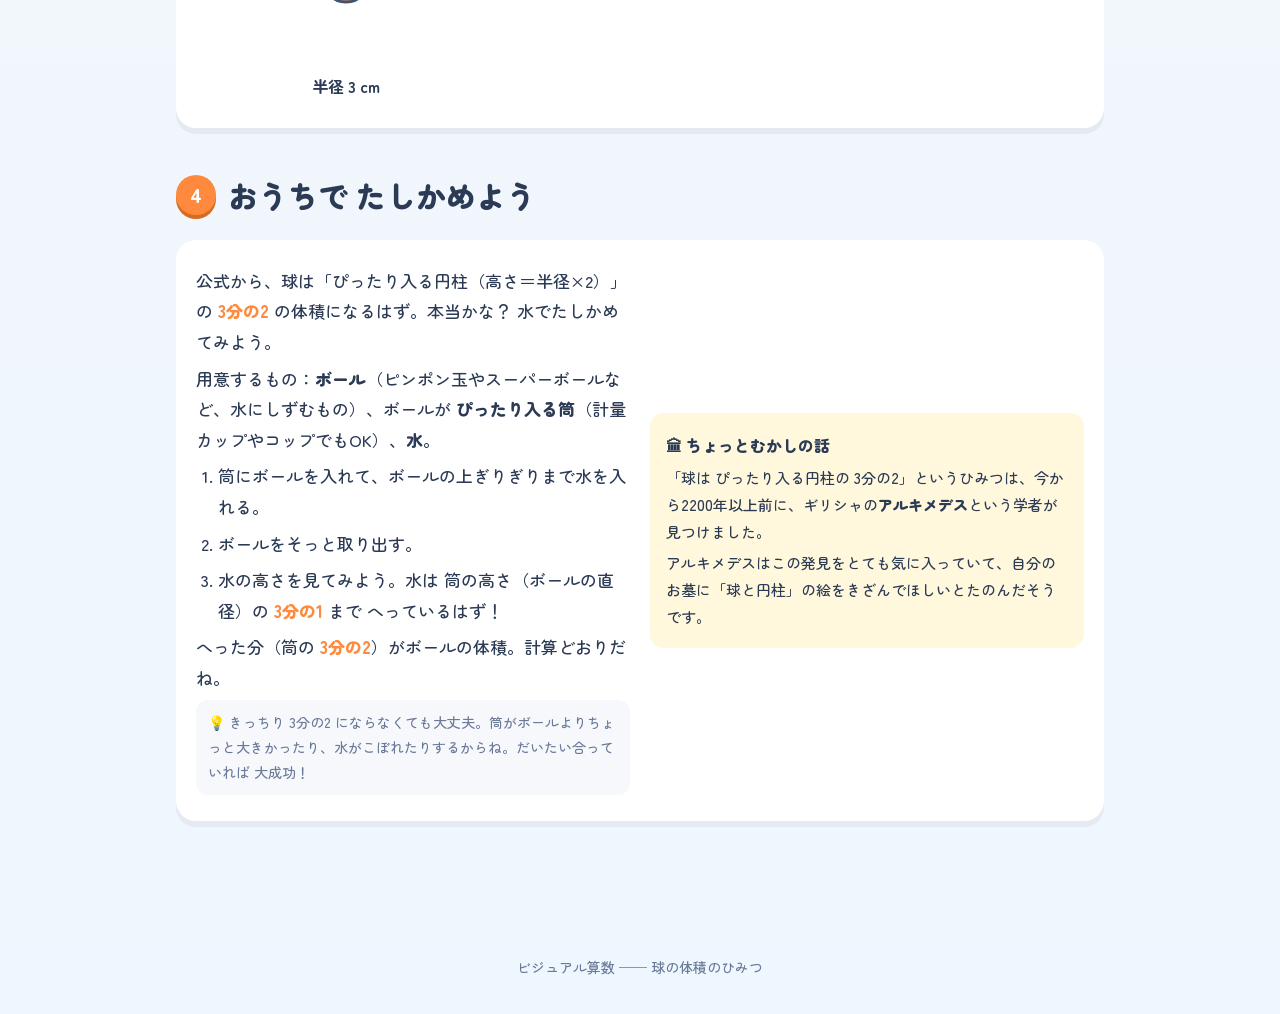
==== commit 5fe5abb3: "Explain sphere volume via hemisphere = cylinder − cone (Cavalieri), add interactive slicer Co-Author" ====
--- a/sphere-volume/index.html
+++ b/sphere-volume/index.html
@@ -4,7 +4,7 @@
 <meta charset="UTF-8">
 <meta name="viewport" content="width=device-width, initial-scale=1">
 <title>球の体積のひみつ｜ビジュアル算数</title>
-<meta name="description" content="球（ボール）の体積の求め方を、動画アニメーションと図解で小学生にもわかるように説明します。">
+<meta name="description" content="球（ボール）の体積の公式がなぜそうなるのかを、動画アニメーションと図解で小学生にもわかるように説明します。">
 <link rel="preconnect" href="https://fonts.googleapis.com">
 <link rel="preconnect" href="https://fonts.gstatic.com" crossorigin>
 <link href="https://fonts.googleapis.com/css2?family=Zen+Maru+Gothic:wght@500;700;900&display=swap" rel="stylesheet">
@@ -15,7 +15,7 @@
 <header class="hero">
   <p class="eyebrow">ビジュアル算数</p>
   <h1><ruby>球<rt>きゅう</rt></ruby>の<ruby>体積<rt>たいせき</rt></ruby>の ひみつ</h1>
-  <p class="lead">ボールの中には、水がどれくらい入るのかな？<br>動画と図で、球の体積の<ruby>求<rt>もと</rt></ruby>め方をたしかめよう！</p>
+  <p class="lead">ボールの中には、水がどれくらい入るのかな？<br>動画と図で、球の体積の公式が「なぜそうなるか」までたしかめよう！</p>
   <nav class="toc" aria-label="ページ内リンク">
     <a href="#movie">🎬 動画で見る</a>
     <a href="#steps">📖 図で見る</a>
@@ -29,7 +29,7 @@
 <!-- ===== 1. 動画 ===== -->
 <section id="movie" class="section">
   <h2><span class="num">1</span>動画で 見てみよう</h2>
-  <p class="note">▶ ボタンをおすと動画がはじまるよ（約1分）。「よみあげ」をONにすると、声で読んでくれるよ。</p>
+  <p class="note">▶ ボタンをおすと動画がはじまるよ（約1分半）。「よみあげ」をONにすると、声で読んでくれるよ。</p>
 
   <div class="player">
     <div class="screen">
@@ -55,98 +55,132 @@
 <!-- ===== 2. 図解 ===== -->
 <section id="steps" class="section">
   <h2><span class="num">2</span>図で たしかめよう</h2>
-
-  <article class="card">
-    <h3><span class="step">ステップ1</span>球が ぴったり入る <ruby>円柱<rt>えんちゅう</rt></ruby></h3>
-    <div class="card-body">
-      <svg viewBox="0 0 360 310" class="fig" role="img" aria-label="円柱の中にぴったり入った球の図">
-        <defs>
-          <radialGradient id="ballG" cx="38%" cy="32%" r="70%">
-            <stop offset="0" stop-color="#ffd0a8"/>
-            <stop offset="1" stop-color="#ff7a2e"/>
-          </radialGradient>
-        </defs>
-        <!-- はば -->
-        <line x1="60" y1="28" x2="240" y2="28" stroke="#ff5c8a" stroke-width="3" stroke-linecap="round"/>
-        <line x1="60" y1="20" x2="60" y2="36" stroke="#ff5c8a" stroke-width="3"/>
-        <line x1="240" y1="20" x2="240" y2="36" stroke="#ff5c8a" stroke-width="3"/>
-        <text x="150" y="16" text-anchor="middle" fill="#ff5c8a" font-size="15" font-weight="700">はば ＝ 半径×2</text>
-        <!-- 円柱 -->
-        <path d="M60 70 L60 250 A90 25 0 0 0 240 250 L240 70" fill="rgba(215,236,255,0.55)" stroke="#3b5577" stroke-width="3"/>
-        <ellipse cx="150" cy="70" rx="90" ry="25" fill="rgba(215,236,255,0.7)" stroke="#3b5577" stroke-width="3"/>
-        <!-- 球 -->
-        <circle cx="150" cy="160" r="90" fill="url(#ballG)" opacity="0.85" stroke="#3b5577" stroke-width="3"/>
-        <!-- 半径 -->
-        <line x1="150" y1="160" x2="240" y2="160" stroke="#8e6cf0" stroke-width="4" stroke-linecap="round"/>
-        <circle cx="150" cy="160" r="5" fill="#8e6cf0"/>
-        <text x="195" y="150" text-anchor="middle" fill="#8e6cf0" font-size="15" font-weight="700">半径</text>
-        <!-- 高さ -->
-        <line x1="280" y1="70" x2="280" y2="250" stroke="#3cbf7c" stroke-width="3" stroke-linecap="round"/>
-        <line x1="272" y1="70" x2="288" y2="70" stroke="#3cbf7c" stroke-width="3"/>
-        <line x1="272" y1="250" x2="288" y2="250" stroke="#3cbf7c" stroke-width="3"/>
-        <text x="292" y="150" fill="#3cbf7c" font-size="15" font-weight="700">高さ</text>
-        <text x="292" y="170" fill="#3cbf7c" font-size="15" font-weight="700">＝半径×2</text>
-        <text x="150" y="295" text-anchor="middle" fill="#2b3a55" font-size="15" font-weight="700">球がぴったり入る円柱</text>
-      </svg>
-      <div class="text">
-        <p>ボール（球）が <b>ぴったり</b> 入る<ruby>筒<rt>つつ</rt></ruby>（円柱）を用意します。</p>
-        <ul>
-          <li>円柱の<b class="pink">はば</b>は、球の <b>半径×2</b></li>
-          <li>円柱の<b class="green">高さ</b>も、球の <b>半径×2</b></li>
-        </ul>
-        <p>「<ruby>半径<rt>はんけい</rt></ruby>」は、球の<ruby>真<rt>ま</rt></ruby>ん中から<ruby>表面<rt>ひょうめん</rt></ruby>までの長さのことだよ。</p>
-      </div>
-    </div>
-  </article>
-
-  <article class="card">
-    <h3><span class="step">ステップ2</span>水の実験 ── 球は 円柱の「3分の2」</h3>
-    <div class="card-body">
-      <svg viewBox="0 0 380 310" class="fig" role="img" aria-label="円柱に球と円すいの水を入れると、3分の2と3分の1でちょうどいっぱいになる図">
-        <!-- 円柱本体 -->
-        <path d="M50 60 L50 240 A80 22 0 0 0 210 240 L210 60" fill="rgba(215,236,255,0.55)" stroke="#3b5577" stroke-width="3"/>
-        <!-- 球の水（下 2/3） -->
-        <path d="M50 120 L50 240 A80 22 0 0 0 210 240 L210 120" fill="#4fb0ff"/>
-        <!-- 円すいの水（上 1/3） -->
-        <path d="M50 60 L50 120 A80 22 0 0 0 210 120 L210 60" fill="#7ee0a8"/>
-        <ellipse cx="130" cy="120" rx="80" ry="22" fill="#2f8fe0"/>
-        <ellipse cx="130" cy="60" rx="80" ry="22" fill="#4fcf8a" stroke="#3b5577" stroke-width="3"/>
-        <!-- 目もり -->
-        <line x1="50" y1="180" x2="210" y2="180" stroke="#fff" stroke-width="2" stroke-dasharray="6 5"/>
-        <line x1="50" y1="120" x2="210" y2="120" stroke="#fff" stroke-width="2" stroke-dasharray="6 5"/>
-        <text x="222" y="245" fill="#2b3a55" font-size="14" font-weight="700">0</text>
-        <text x="222" y="185" fill="#2b3a55" font-size="14" font-weight="700">3分の1</text>
-        <text x="222" y="125" fill="#2b3a55" font-size="14" font-weight="700">3分の2</text>
-        <text x="222" y="65" fill="#2b3a55" font-size="14" font-weight="700">いっぱい</text>
-        <!-- 説明 -->
-        <circle cx="300" cy="215" r="22" fill="#4fb0ff" stroke="#3b5577" stroke-width="3"/>
-        <text x="330" y="212" fill="#2b3a55" font-size="14" font-weight="700">球の水</text>
-        <text x="330" y="230" fill="#2f8fe0" font-size="13" font-weight="700">＝3分の2</text>
-        <path d="M280 110 L322 110 L301 150 Z" fill="#7ee0a8" stroke="#3b5577" stroke-width="3" stroke-linejoin="round"/>
-        <text x="330" y="150" fill="#2b3a55" font-size="14" font-weight="700">円すいの水</text>
-        <text x="330" y="168" fill="#2f9f5a" font-size="13" font-weight="700">＝3分の1</text>
-        <text x="190" y="295" text-anchor="middle" fill="#2b3a55" font-size="15" font-weight="700">円すい：球：円柱 ＝ 1：2：3</text>
-      </svg>
-      <div class="text">
-        <p>球いっぱいに入れた水を、ステップ1の円柱にうつすと……</p>
-        <p class="big">ちょうど <b class="orange">3分の2</b> まで入る！</p>
-        <p>これが いちばん大事な発見。つまり、</p>
-        <p class="formula-line">球の体積 ＝ 円柱の体積 × <span class="frac"><span>2</span><span>3</span></span></p>
-        <p class="sub">おまけ：同じはば・同じ高さの<b class="green">円すい</b>の水を入れると、のこりの 3分の1 がぴったりうまるよ。円すい：球：円柱 ＝ 1：2：3 だね。</p>
-      </div>
-    </div>
-  </article>
-
-  <article class="card">
-    <h3><span class="step">ステップ3</span><ruby>公式<rt>こうしき</rt></ruby>が できるまで</h3>
+  <p class="note">「球の体積 ＝ 半径×半径×半径×3.14×4/3」が なぜそうなるのか、4つのステップで見ていくよ。</p>
+
+  <article class="card">
+    <h3><span class="step">ステップ1</span>使う道具は 2つ</h3>
+    <div class="card-body">
+      <div class="text">
+        <p class="tool"><b>道具1　<ruby>円柱<rt>えんちゅう</rt></ruby>の体積</b><br>底面積 × 高さ ＝ <b class="pink">半径×半径×3.14</b> × <b class="green">高さ</b></p>
+        <p class="tool"><b>道具2　円すいの体積</b><br>底面と高さが同じ円柱の <b class="orange">3分の1</b></p>
+        <p>どうして 3分の1？ 右の図を見てね。箱（立方体）は、<b>同じ形のピラミッド3つ</b>にぴったり分けられるんだ（3つは 箱をくるっと回すと 重なる形）。だから ピラミッド1つは 箱の 3分の1。</p>
+        <p>円すいは「底が丸いピラミッド」。同じ理由で 円柱の 3分の1 になるよ。</p>
+      </div>
+      <svg viewBox="0 0 400 300" class="fig" role="img" aria-label="立方体を3つの同じピラミッドに分けた図">
+        <!-- 立方体: 前面(40,90)-(160,210) 奥行き(+50,-40) -->
+        <g stroke="#3b5577" stroke-width="3" stroke-linejoin="round">
+          <polygon points="40,90 160,90 160,210 40,210" fill="#ff8a3d" opacity="0.8"/>
+          <polygon points="40,90 160,90 210,50" fill="#ff8a3d" opacity="0.8"/>
+          <polygon points="160,90 160,210 210,50" fill="#ff8a3d" opacity="0.8"/>
+          <polygon points="40,90 90,50 210,50" fill="#3cbf7c" opacity="0.8"/>
+          <polygon points="160,210 210,170 210,50" fill="#8e6cf0" opacity="0.8"/>
+        </g>
+        <circle cx="210" cy="50" r="5" fill="#2b3a55"/>
+        <text x="220" y="42" font-size="13" font-weight="700" fill="#2b3a55">とがった先</text>
+        <text x="100" y="158" text-anchor="middle" font-size="15" font-weight="900" fill="#fff">A</text>
+        <text x="115" y="72" text-anchor="middle" font-size="15" font-weight="900" fill="#fff">B</text>
+        <text x="192" y="150" text-anchor="middle" font-size="15" font-weight="900" fill="#fff">C</text>
+        <text x="130" y="245" text-anchor="middle" font-size="14" font-weight="700" fill="#2b3a55">箱 ＝ 同じピラミッド A・B・C の 3つ</text>
+        <text x="130" y="268" text-anchor="middle" font-size="14" font-weight="700" fill="#ff8a3d">ピラミッド1つ ＝ 箱 ÷ 3</text>
+        <!-- 円すい in 円柱 -->
+        <path d="M270 110 L270 210 A40 11 0 0 0 350 210 L350 110" fill="rgba(215,236,255,0.6)" stroke="#3b5577" stroke-width="2.5"/>
+        <ellipse cx="310" cy="110" rx="40" ry="11" fill="rgba(215,236,255,0.8)" stroke="#3b5577" stroke-width="2.5"/>
+        <path d="M310 110 L270 210 A40 11 0 0 0 350 210 Z" fill="#7ee0a8" opacity="0.9" stroke="#3b5577" stroke-width="2.5"/>
+        <text x="310" y="245" text-anchor="middle" font-size="13" font-weight="700" fill="#2f9f5a">円すい ＝ 円柱 ÷ 3</text>
+      </svg>
+    </div>
+  </article>
+
+  <article class="card">
+    <h3><span class="step">ステップ2</span>作戦 ── 半分にして くらべる</h3>
+    <div class="card-body">
+      <svg viewBox="0 0 400 230" class="fig" role="img" aria-label="半球と、円柱から円すいをくりぬいた形を横から見た図">
+        <text x="100" y="30" text-anchor="middle" font-size="14" font-weight="700" fill="#6b7a99">半球（球の半分）</text>
+        <path d="M20 150 A80 80 0 0 1 180 150 Z" fill="rgba(255,138,61,0.55)" stroke="#3b5577" stroke-width="3"/>
+        <line x1="205" y1="70" x2="205" y2="150" stroke="#3cbf7c" stroke-width="3" stroke-linecap="round"/>
+        <line x1="198" y1="70" x2="212" y2="70" stroke="#3cbf7c" stroke-width="3"/>
+        <line x1="198" y1="150" x2="212" y2="150" stroke="#3cbf7c" stroke-width="3"/>
+        <text x="205" y="175" text-anchor="middle" font-size="12" font-weight="700" fill="#3cbf7c">高さ＝半径</text>
+        <text x="310" y="30" text-anchor="middle" font-size="14" font-weight="700" fill="#6b7a99">円柱 − 円すい</text>
+        <path d="M230 70 L390 70 L390 150 L230 150 Z M230 70 L310 150 L390 70 Z" fill="rgba(79,176,255,0.6)" fill-rule="evenodd" stroke="#3b5577" stroke-width="3"/>
+        <text x="200" y="215" text-anchor="middle" font-size="16" font-weight="900" fill="#ff8a3d">この2つ、じつは体積が同じ！</text>
+      </svg>
+      <div class="text">
+        <p>球をまっぷたつに切った「<b>半球</b>」を考えます。</p>
+        <p>もうひとつ、半径と高さが同じ<b>円柱</b>から、同じ大きさの<b>円すい</b>を「とがった方を下」にして くりぬいた形を用意します。</p>
+        <p class="big">この2つ、<b class="orange">体積が同じ</b>なんだ！</p>
+        <p>本当かな？ 次のステップで、うすく切って くらべてみよう。</p>
+      </div>
+    </div>
+  </article>
+
+  <article class="card">
+    <h3><span class="step">ステップ3</span>うすく切って くらべる ── 動かしてみよう</h3>
+    <p class="note">半径 5 の場合。スライダーで「切る高さ」を動かして、2つの切り口の広さをくらべてみてね。</p>
+    <div class="slicer">
+      <svg id="slicerSvg" viewBox="0 0 640 380" class="fig" role="img" aria-label="切る高さを変えたときの、半球と円柱−円すいの切り口の比較">
+        <text x="150" y="28" text-anchor="middle" font-size="14" font-weight="700" fill="#6b7a99">半球</text>
+        <text x="470" y="28" text-anchor="middle" font-size="14" font-weight="700" fill="#6b7a99">円柱 − 円すい</text>
+        <!-- 横から -->
+        <path d="M50 150 A100 100 0 0 1 250 150 Z" fill="rgba(255,138,61,0.5)" stroke="#3b5577" stroke-width="3"/>
+        <path d="M370 50 L570 50 L570 150 L370 150 Z M370 50 L470 150 L570 50 Z" fill="rgba(79,176,255,0.55)" fill-rule="evenodd" stroke="#3b5577" stroke-width="3"/>
+        <polygon id="slTri" points="150,150 150,90 230,90" fill="rgba(255,255,255,0.75)" stroke="#8e6cf0" stroke-width="2.5"/>
+        <text id="slTriA" x="190" y="108" text-anchor="middle" font-size="13" font-weight="700" fill="#8e6cf0">4</text>
+        <text id="slTriH" x="138" y="124" text-anchor="end" font-size="13" font-weight="700" fill="#2f9f5a">3</text>
+        <text id="slTriR" x="200" y="128" font-size="13" font-weight="700" fill="#ff8a3d">5</text>
+        <line id="slLineL" x1="70" y1="90" x2="230" y2="90" stroke="#ff5c8a" stroke-width="7" stroke-linecap="round"/>
+        <line id="slLineR1" x1="370" y1="90" x2="410" y2="90" stroke="#ff5c8a" stroke-width="7" stroke-linecap="round"/>
+        <line id="slLineR2" x1="530" y1="90" x2="570" y2="90" stroke="#ff5c8a" stroke-width="7" stroke-linecap="round"/>
+        <text id="slHText" x="590" y="94" font-size="13" font-weight="700" fill="#2f9f5a">高さ 3</text>
+        <!-- 上から -->
+        <text x="320" y="200" text-anchor="middle" font-size="13" font-weight="700" fill="#6b7a99">切り口を上から見ると</text>
+        <circle id="slCircle" cx="150" cy="265" r="44" fill="#ff5c8a" stroke="#3b5577" stroke-width="2.5"/>
+        <path id="slRing" d="" fill="#ff5c8a" fill-rule="evenodd" stroke="#3b5577" stroke-width="2.5"/>
+        <text id="slAreaL" x="150" y="345" text-anchor="middle" font-size="14" font-weight="700" fill="#2b3a55">4×4×3.14 ＝ 16×3.14</text>
+        <text id="slAreaR" x="470" y="345" text-anchor="middle" font-size="14" font-weight="700" fill="#2b3a55">5×5×3.14 − 3×3×3.14 ＝ 16×3.14</text>
+        <g id="slSame"><rect x="270" y="245" width="100" height="40" rx="12" fill="#fff" stroke="#ff8a3d" stroke-width="3"/><text x="320" y="272" text-anchor="middle" font-size="18" font-weight="900" fill="#ff8a3d">おなじ！</text></g>
+      </svg>
+      <label class="slider-label">切る高さ：<span id="slVal">3</span>
+        <input type="range" id="slH" min="0" max="5" step="0.5" value="3" aria-label="切る高さ">
+      </label>
+      <div class="text">
+        <p>半球の切り口は<b>円</b>。その半径は、<b class="purple">直角三角形</b>の「たて（高さ）・ななめ（半径 5）」から決まります。高さ 3 なら、3・4・5 の直角三角形だから 円の半径は 4 だね。</p>
+        <p>くりぬき円柱の切り口は<b>ドーナツ</b>。外側の半径は 5、穴の半径は「高さ」と同じ（円すいは とがった方が下だから、高さ 3 のところの穴の半径は 3）。</p>
+        <p class="big">どの高さで切っても、<b class="orange">2つの切り口の広さは同じ</b>！</p>
+        <p class="sub">💡 高さが 3 以外だと 円の半径はきれいな数にならないけれど、「円の半径×円の半径 ＝ 5×5 − 高さ×高さ」という直角三角形のきまり（中学で習う「三平方の定理」）で、いつでも同じになるよ。</p>
+      </div>
+    </div>
+  </article>
+
+  <article class="card">
+    <h3><span class="step">ステップ4</span>切り口が同じなら 体積も同じ</h3>
+    <div class="card-body">
+      <svg viewBox="0 0 360 220" class="fig" role="img" aria-label="コインをまっすぐ積んだ山と、ずらして積んだ山">
+        <g fill="#ffd24d" stroke="#3b5577" stroke-width="2">
+          <rect x="40" y="160" width="90" height="16" rx="8"/><rect x="40" y="142" width="90" height="16" rx="8"/><rect x="40" y="124" width="90" height="16" rx="8"/><rect x="40" y="106" width="90" height="16" rx="8"/><rect x="40" y="88" width="90" height="16" rx="8"/><rect x="40" y="70" width="90" height="16" rx="8"/><rect x="40" y="52" width="90" height="16" rx="8"/>
+          <rect x="200" y="160" width="90" height="16" rx="8"/><rect x="212" y="142" width="90" height="16" rx="8"/><rect x="226" y="124" width="90" height="16" rx="8"/><rect x="236" y="106" width="90" height="16" rx="8"/><rect x="228" y="88" width="90" height="16" rx="8"/><rect x="214" y="70" width="90" height="16" rx="8"/><rect x="204" y="52" width="90" height="16" rx="8"/>
+        </g>
+        <text x="85" y="200" text-anchor="middle" font-size="14" font-weight="700" fill="#2b3a55">まっすぐ積む</text>
+        <text x="260" y="200" text-anchor="middle" font-size="14" font-weight="700" fill="#2b3a55">ずらして積む</text>
+        <text x="180" y="30" text-anchor="middle" font-size="15" font-weight="900" fill="#ff8a3d">同じコイン7まい → 体積は同じ</text>
+      </svg>
+      <div class="text">
+        <p>立体は「うすい板をたくさん積み上げたもの」と考えられます。コインの山を ずらして積んでも、コインの数が同じなら 体積は同じだよね。</p>
+        <p>半球と くりぬき円柱は、<b>どの高さでも切り口の広さが同じ</b>。つまり「同じ広さの板」を同じ数だけ積んでいるから……</p>
+        <p class="formula-line">半球の体積 ＝ 円柱 − 円すい</p>
+        <p class="sub">この考え方は「カヴァリエリの原理」という名前がついているよ。</p>
+      </div>
+    </div>
+  </article>
+
+  <article class="card">
+    <h3><span class="step">ステップ5</span><ruby>公式<rt>こうしき</rt></ruby>が できるまで</h3>
+    <p class="note">「半径×半径×半径×3.14」は何回も出てくるので、<span class="chip purple">★</span> と書くことにするよ。</p>
     <div class="derive">
-      <div class="row"><span class="lbl">円柱の体積</span><span class="eq">＝</span><span class="chip pink">底面積</span><span class="op">×</span><span class="chip green">高さ</span></div>
-      <div class="row"><span class="lbl"></span><span class="eq">＝</span><span class="chip pink">半径×半径×3.14</span><span class="op">×</span><span class="chip green">半径×2</span></div>
-      <div class="row"><span class="lbl"></span><span class="eq">＝</span><span class="chip ink">半径×半径×半径×3.14×2</span></div>
-      <div class="row gap"><span class="lbl">球の体積</span><span class="eq">＝</span><span class="chip ink">円柱の体積</span><span class="op">×</span><span class="chip orange">2/3</span></div>
-      <div class="row"><span class="lbl"></span><span class="eq">＝</span><span class="chip ink">半径×半径×半径×3.14</span><span class="op">×</span><span class="chip pink">2</span><span class="op">×</span><span class="chip orange">2/3</span></div>
-      <div class="row"><span class="lbl"></span><span class="eq">＝</span><span class="chip ink">半径×半径×半径×3.14</span><span class="op">×</span><span class="chip purple">4/3</span></div>
-      <p class="why">「×2 してから 3分の2 にする」は「×4 してから ÷3」と同じ。だから <b>×4/3</b> になるよ。</p>
+      <div class="row"><span class="lbl">円柱</span><span class="eq">＝</span><span class="chip pink">半径×半径×3.14</span><span class="op">×</span><span class="chip green">半径</span><span class="eq">＝</span><span class="chip purple">★</span><span class="why-inline">（高さ＝半径）</span></div>
+      <div class="row"><span class="lbl">円すい</span><span class="eq">＝</span><span class="chip ink">円柱 ÷ 3</span><span class="eq">＝</span><span class="chip purple">★</span><span class="op">×</span><span class="chip green">1/3</span></div>
+      <div class="row gap"><span class="lbl">半球</span><span class="eq">＝</span><span class="chip ink">円柱</span><span class="op">−</span><span class="chip ink">円すい</span><span class="eq">＝</span><span class="chip purple">★</span><span class="op">−</span><span class="chip purple">★</span><span class="op">×</span><span class="chip green">1/3</span><span class="eq">＝</span><span class="chip purple">★</span><span class="op">×</span><span class="chip orange">2/3</span></div>
+      <div class="row gap"><span class="lbl">球</span><span class="eq">＝</span><span class="chip ink">半球 × 2</span><span class="eq">＝</span><span class="chip purple">★</span><span class="op">×</span><span class="chip orange">4/3</span></div>
     </div>
     <div class="formula-box">
       <p class="fb-title">球の体積の公式</p>
@@ -187,22 +221,23 @@
 
 <!-- ===== 4. 実験 ===== -->
 <section id="try" class="section">
-  <h2><span class="num">4</span>おうちで 実験してみよう</h2>
+  <h2><span class="num">4</span>おうちで たしかめよう</h2>
   <div class="card">
     <div class="card-body">
       <div class="text">
+        <p>公式から、球は「ぴったり入る円柱（高さ＝半径×2）」の <b class="orange">3分の2</b> の体積になるはず。本当かな？ 水でたしかめてみよう。</p>
         <p>用意するもの：<b>ボール</b>（ピンポン玉やスーパーボールなど、水にしずむもの）、ボールが <b>ぴったり入る筒</b>（計量カップやコップでもOK）、<b>水</b>。</p>
         <ol class="howto">
-          <li>筒にボールを入れて、ボールが入るところまで（ボールの上ぎりぎりまで）水を入れる。</li>
+          <li>筒にボールを入れて、ボールの上ぎりぎりまで水を入れる。</li>
           <li>ボールをそっと取り出す。</li>
           <li>水の高さを見てみよう。水は 筒の高さ（ボールの直径）の <b class="orange">3分の1</b> まで へっているはず！</li>
         </ol>
-        <p>ボールが入っていた分だけ水がへるから、へった分（筒の <b class="orange">3分の2</b>）がボールの体積なんだね。</p>
+        <p>へった分（筒の <b class="orange">3分の2</b>）がボールの体積。計算どおりだね。</p>
         <p class="sub">💡 きっちり 3分の2 にならなくても大丈夫。筒がボールよりちょっと大きかったり、水がこぼれたりするからね。だいたい合っていれば 大成功！</p>
       </div>
       <div class="mini-fact">
         <p class="mf-title">🏛 ちょっとむかしの話</p>
-        <p>この「球は円柱の3分の2」というひみつは、今から2200年以上前に、ギリシャの<b>アルキメデス</b>という学者が見つけました。</p>
+        <p>「球は ぴったり入る円柱の 3分の2」というひみつは、今から2200年以上前に、ギリシャの<b>アルキメデス</b>という学者が見つけました。</p>
         <p>アルキメデスはこの発見をとても気に入っていて、自分のお墓に「球と円柱」の絵をきざんでほしいとたのんだそうです。</p>
       </div>
     </div>
@@ -217,5 +252,6 @@
 
 <script src="movie.js"></script>
 <script src="calc.js"></script>
+<script src="slicer.js"></script>
 </body>
 </html>
--- a/sphere-volume/style.css
+++ b/sphere-volume/style.css
@@ -264,3 +264,10 @@
   .big-play { width: 100px; height: 100px; font-size: 34px; }
   .toggle { margin-left: 0; }
 }
+
+/* ---------- slicer ---------- */
+.slicer { display: grid; gap: 10px; }
+.slider-label { display: flex; align-items: center; gap: 12px; font-weight: 900; font-size: 18px; }
+.slider-label input[type=range] { flex: 1; accent-color: var(--orange); height: 28px; }
+.text .tool { background: #f6f8fc; padding: 8px 12px; border-radius: 12px; }
+.why-inline { font-size: 13px; color: var(--muted); }
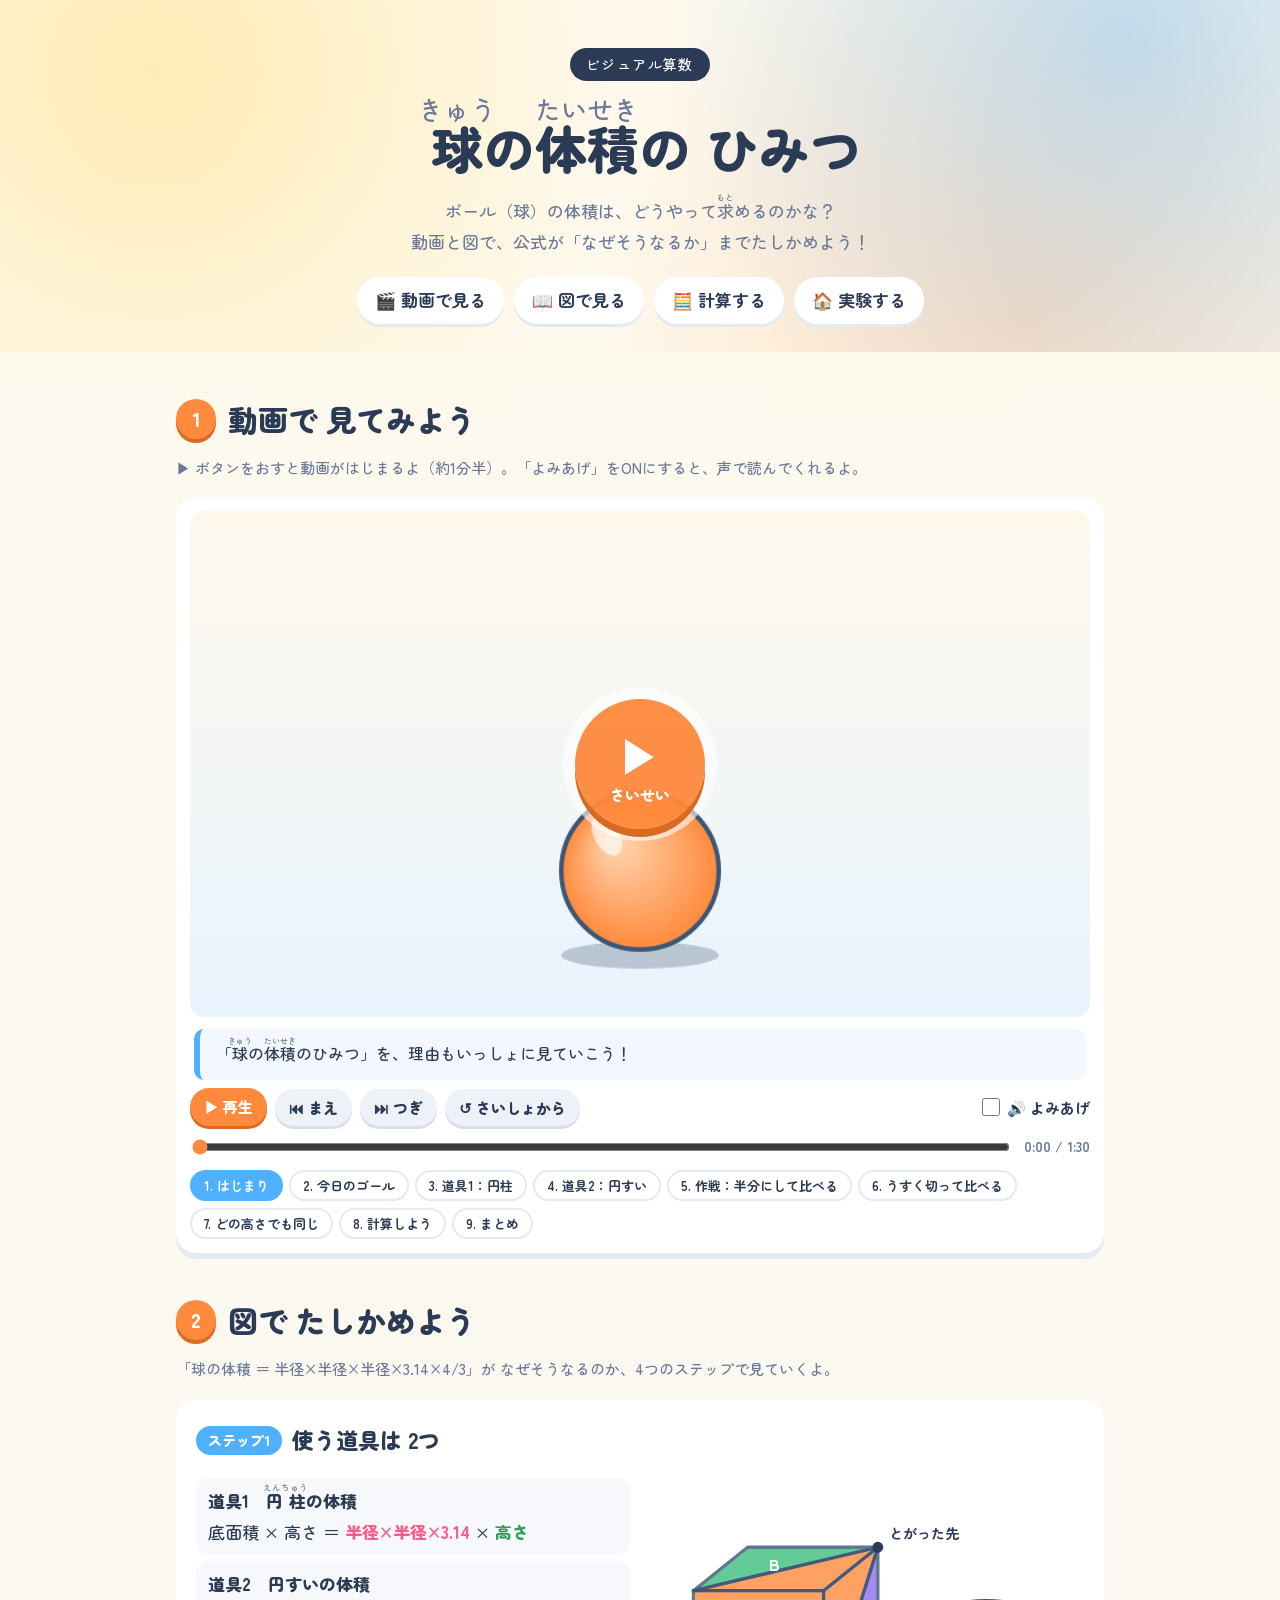
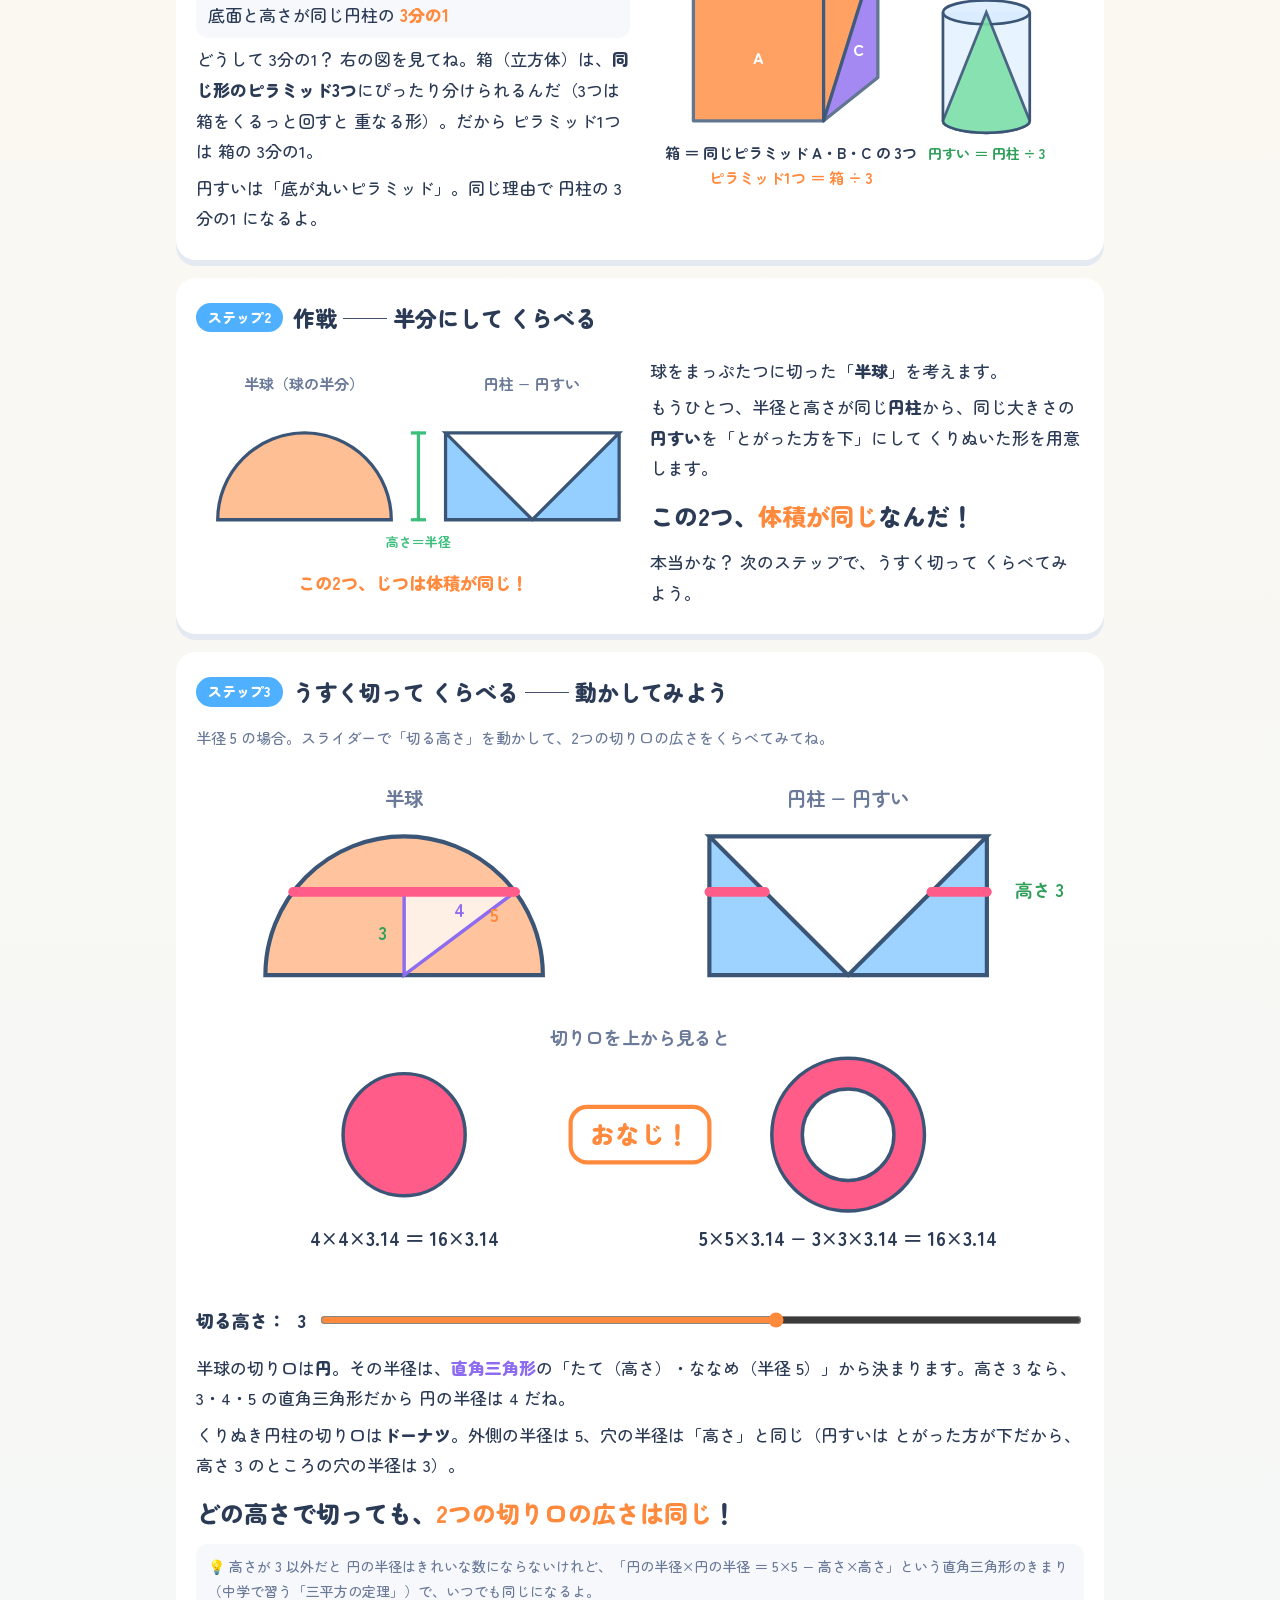
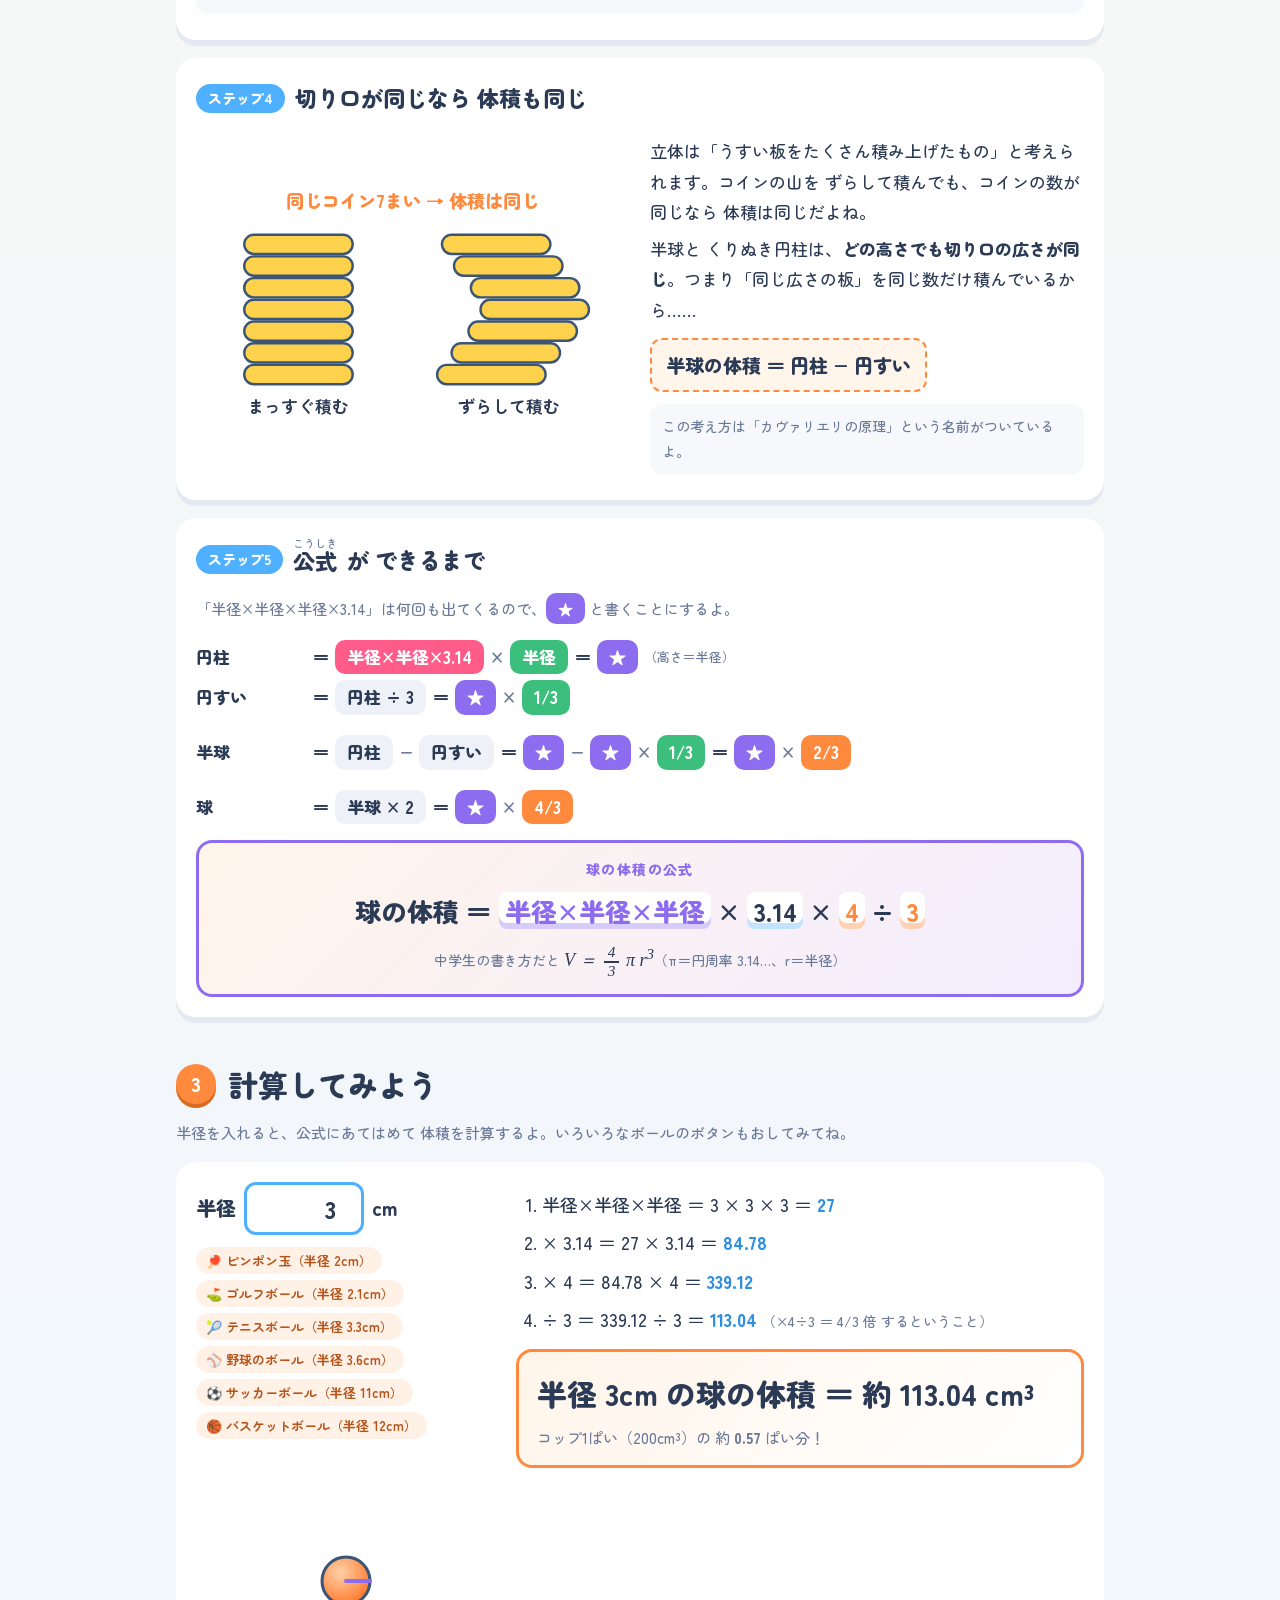
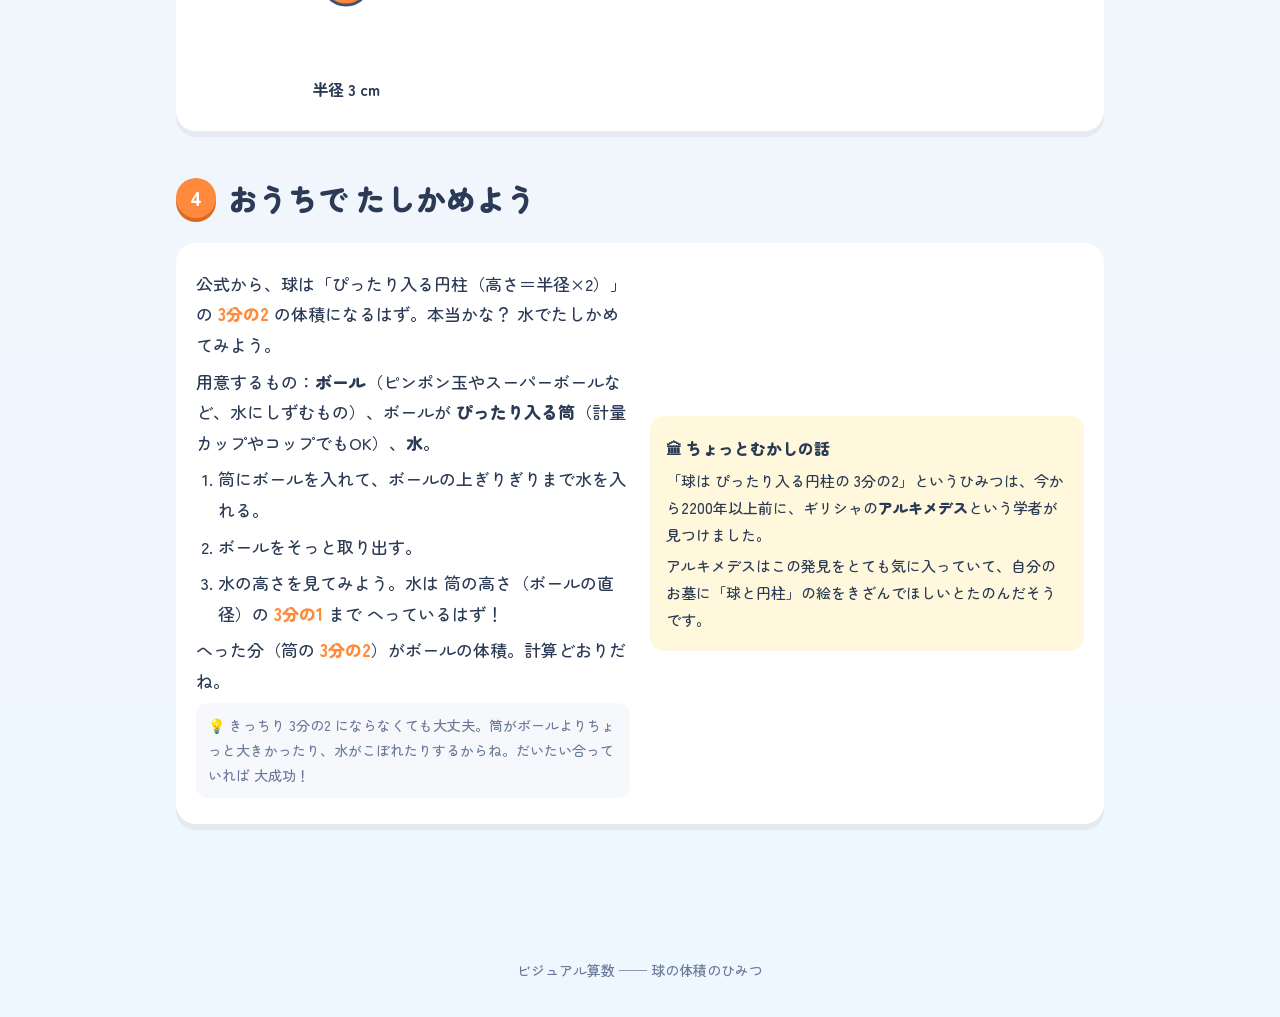
==== commit e3bc50fd: "Remove water-filling framing from intro texts and first scene Co-Authored-By: Claude Fable 5.1 <nore" ====
--- a/sphere-volume/index.html
+++ b/sphere-volume/index.html
@@ -15,7 +15,7 @@
 <header class="hero">
   <p class="eyebrow">ビジュアル算数</p>
   <h1><ruby>球<rt>きゅう</rt></ruby>の<ruby>体積<rt>たいせき</rt></ruby>の ひみつ</h1>
-  <p class="lead">ボールの中には、水がどれくらい入るのかな？<br>動画と図で、球の体積の公式が「なぜそうなるか」までたしかめよう！</p>
+  <p class="lead">ボール（球）の体積は、どうやって<ruby>求<rt>もと</rt></ruby>めるのかな？<br>動画と図で、公式が「なぜそうなるか」までたしかめよう！</p>
   <nav class="toc" aria-label="ページ内リンク">
     <a href="#movie">🎬 動画で見る</a>
     <a href="#steps">📖 図で見る</a>
